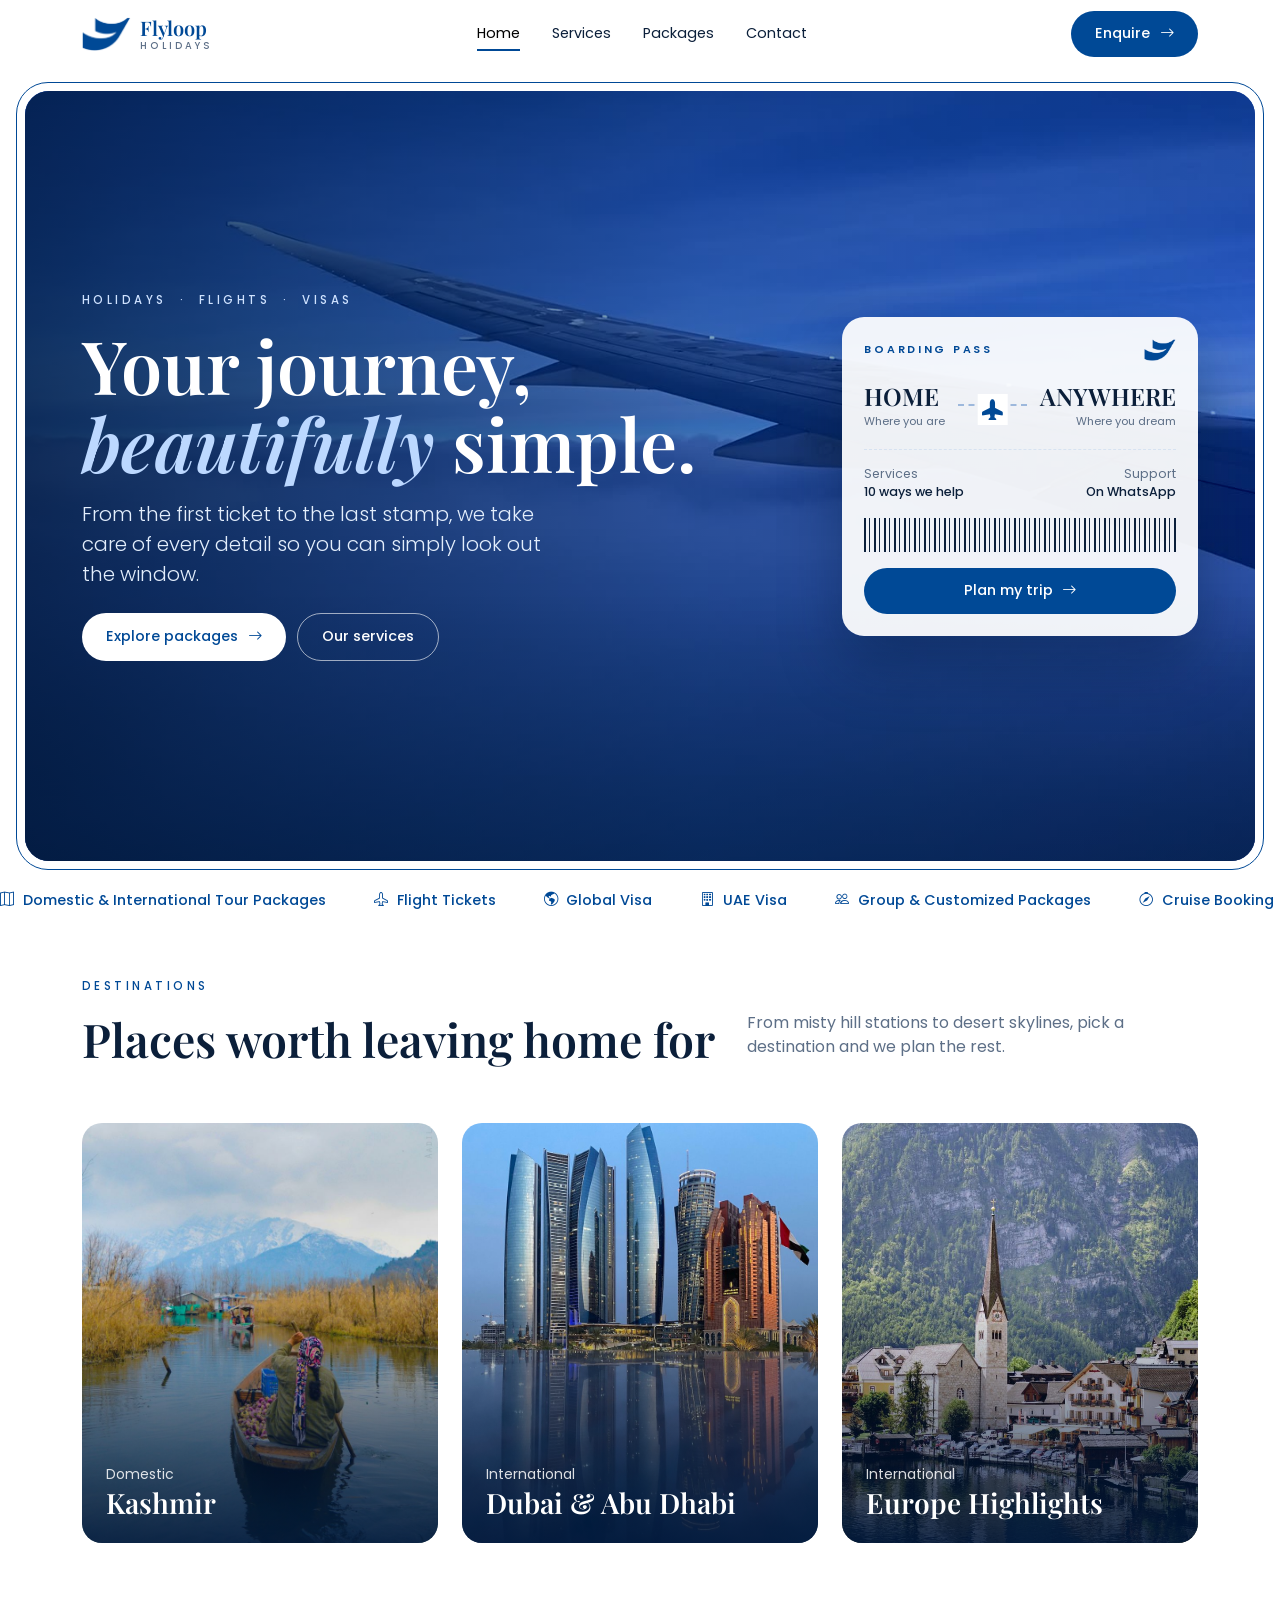
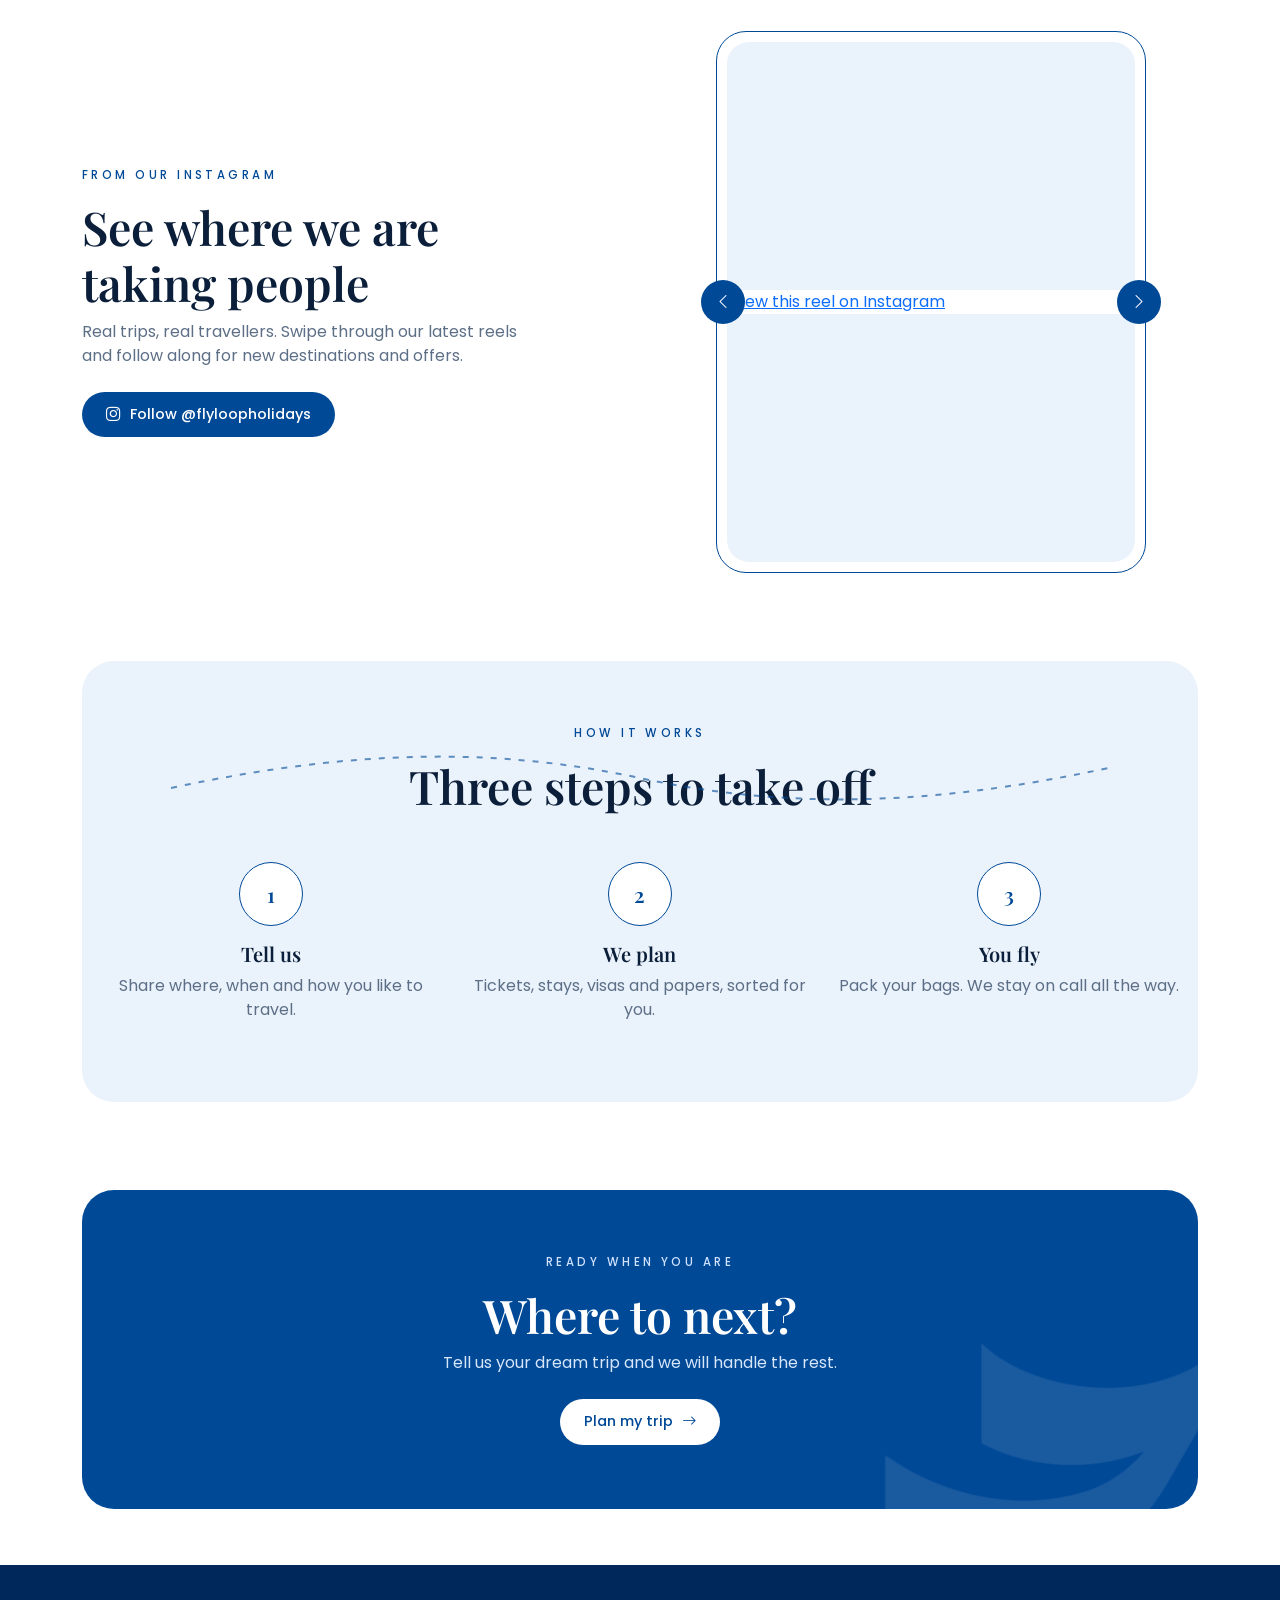
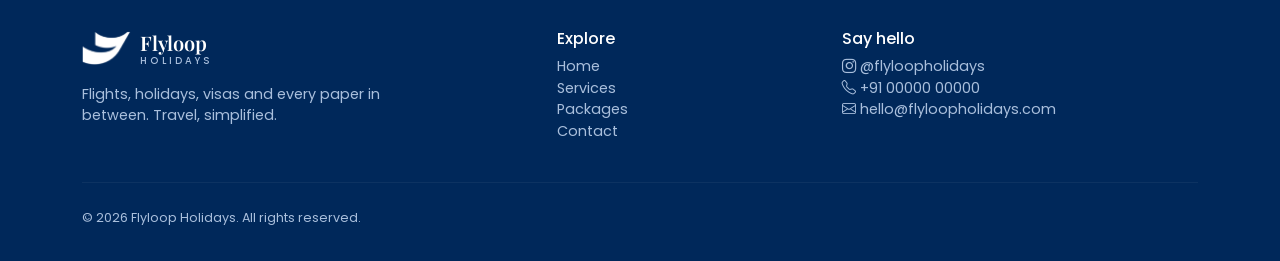
==== index.html @ 3158947c "first commit" ====
<!DOCTYPE html><html lang="en"><head><meta charset="utf-8"><meta name="viewport" content="width=device-width,initial-scale=1">
<title>Home | Flyloop Holidays</title><meta name="description" content="Flyloop Holidays: tour packages, flights, visas, cruises, passport and attestation services.">
<link rel="icon" href="images/favicon.png">
<link href="https://cdn.jsdelivr.net/npm/bootstrap@5.3.3/dist/css/bootstrap.min.css" rel="stylesheet">
<link href="https://cdn.jsdelivr.net/npm/bootstrap-icons@1.11.3/font/bootstrap-icons.min.css" rel="stylesheet">
<link href="https://fonts.googleapis.com/css2?family=Playfair+Display:ital,wght@0,500;0,600;1,500&family=Poppins:wght@300;400;500;600&display=swap" rel="stylesheet">
<link href="css/style.css" rel="stylesheet"></head><body>
<nav class="fl-nav navbar navbar-expand-lg"><div class="container"><a class="brand" href="index.html"><img src="images/logo-blue.png" alt="Flyloop logo"><span>Flyloop<small>Holidays</small></span></a>
<button class="navbar-toggler" data-bs-toggle="collapse" data-bs-target="#m"><span class="navbar-toggler-icon"></span></button>
<div class="collapse navbar-collapse" id="m"><ul class="navbar-nav mx-auto"><li class="nav-item"><a class="nav-link active" href="index.html">Home</a></li><li class="nav-item"><a class="nav-link " href="services.html">Services</a></li><li class="nav-item"><a class="nav-link " href="packages.html">Packages</a></li><li class="nav-item"><a class="nav-link " href="contact.html">Contact</a></li></ul><a class="pill" href="contact.html">Enquire <i class="bi bi-arrow-right"></i></a></div></div></nav><div class="frame"><header class="banner" style="--poster:url(../images/hero-poster.jpg)"><video autoplay muted loop playsinline preload="auto" poster="images/hero-poster.jpg"><source src="video/hero.mp4" type="video/mp4"></video><div class="shade"></div>
<div class="container content"><div class="row align-items-center g-4"><div class="col-lg-7"><p class="eyebrow">Holidays &nbsp;·&nbsp; Flights &nbsp;·&nbsp; Visas</p><h1>Your journey, <br><em>beautifully</em> simple.</h1>
<p class="lead mb-4">From the first ticket to the last stamp, we take care of every detail so you can simply look out the window.</p><div class="btn-row"><a class="pill white" href="packages.html">Explore packages <i class="bi bi-arrow-right"></i></a><a class="pill ghost d-none d-sm-inline-flex" href="services.html">Our services</a></div></div>
<div class="col-lg-4 offset-lg-1 d-none d-lg-block"><div class="pass"><div class="top"><span>Boarding pass</span><img src="images/logo-blue.png" alt=""></div>
<div class="route"><div><b>HOME</b><small>Where you are</small></div><div class="path"><i class="bi bi-airplane-fill"></i></div><div class="text-end"><b>ANYWHERE</b><small>Where you dream</small></div></div>
<div class="row2"><span>Services<b>10 ways we help</b></span><span class="text-end">Support<b>On WhatsApp</b></span></div><div class="bar"></div><a class="pill w-100 justify-content-center" href="contact.html">Plan my trip <i class="bi bi-arrow-right"></i></a></div></div></div></div></header></div>
<div class="strip"><div><span><i class="bi bi-map"></i>Domestic & International Tour Packages</span><span><i class="bi bi-airplane"></i>Flight Tickets</span><span><i class="bi bi-globe-americas"></i>Global Visa</span><span><i class="bi bi-building"></i>UAE Visa</span><span><i class="bi bi-people"></i>Group & Customized Packages</span><span><i class="bi bi-compass"></i>Cruise Booking</span><span><i class="bi bi-person-vcard"></i>Passport Services</span><span><i class="bi bi-bus-front"></i>Bus Booking</span><span><i class="bi bi-box-arrow-right"></i>Emigration Clearance</span><span><i class="bi bi-patch-check"></i>Certificate Attestation</span></div><div aria-hidden="true"><span><i class="bi bi-map"></i>Domestic & International Tour Packages</span><span><i class="bi bi-airplane"></i>Flight Tickets</span><span><i class="bi bi-globe-americas"></i>Global Visa</span><span><i class="bi bi-building"></i>UAE Visa</span><span><i class="bi bi-people"></i>Group & Customized Packages</span><span><i class="bi bi-compass"></i>Cruise Booking</span><span><i class="bi bi-person-vcard"></i>Passport Services</span><span><i class="bi bi-bus-front"></i>Bus Booking</span><span><i class="bi bi-box-arrow-right"></i>Emigration Clearance</span><span><i class="bi bi-patch-check"></i>Certificate Attestation</span></div></div>
<section style="padding-top:3rem"><div class="container"><div class="row align-items-end mb-5"><div class="col-lg-7 rv"><p class="eyebrow b">Destinations</p><h2 class="sec-t">Places worth leaving home for</h2></div>
<div class="col-lg-5 rv"><p class="sub">From misty hill stations to desert skylines, pick a destination and we plan the rest.</p></div></div>
<div class="row g-4"><div class="col-md-4 rv"><a href="packages.html" class="dest ph text-decoration-none" data-y="72" style="--img:url(../images/kashmir.jpg),url(../images/kashmir.svg);--pos:50% 72%;--g:linear-gradient(135deg,#6aa6d8,#173f6b)"><div><small>Domestic</small><h3>Kashmir</h3></div></a></div><div class="col-md-4 rv"><a href="packages.html" class="dest ph text-decoration-none" data-y="38" style="--img:url(../images/dubai.jpg),url(../images/dubai.svg);--pos:50% 38%;--g:linear-gradient(135deg,#5b8fd6,#1c2f6b)"><div><small>International</small><h3>Dubai & Abu Dhabi</h3></div></a></div><div class="col-md-4 rv"><a href="packages.html" class="dest ph text-decoration-none" data-y="50" style="--img:url(../images/europe.jpg),url(../images/europe.svg);--pos:50% 50%;--g:linear-gradient(135deg,#8aa6d6,#243a6b)"><div><small>International</small><h3>Europe Highlights</h3></div></a></div></div></div></section>
<section class="reels" style="padding-top:0"><div class="container"><div class="row align-items-center g-4 g-lg-5"><div class="col-lg-5 rv"><p class="eyebrow b">From our Instagram</p><h2 class="sec-t">See where we are taking people</h2><p class="sub mb-4">Real trips, real travellers. Swipe through our latest reels and follow along for new destinations and offers.</p><a class="pill" href="https://www.instagram.com/flyloopholidays" target="_blank"><i class="bi bi-instagram"></i> Follow @flyloopholidays</a></div>
<div class="col-lg-6 offset-lg-1 rv"><div id="reels" class="carousel slide reel-wrap" data-bs-interval="false"><div class="carousel-inner">
<div class="carousel-item active"><div class="reel-slide"><blockquote class="instagram-media" data-instgrm-permalink="https://www.instagram.com/reel/DdjLF8mTESX/?utm_source=ig_embed&amp;utm_campaign=loading" data-instgrm-version="14" style="background:#FFF;border:0;border-radius:16px;margin:0 auto;max-width:400px;min-width:280px;padding:0;width:100%"><a href="https://www.instagram.com/reel/DdjLF8mTESX/" target="_blank">View this reel on Instagram</a></blockquote></div></div>
<!-- ADD MORE REELS: copy the slide above, change the permalink, and paste inside .carousel-inner -->
<div class="carousel-item"><div class="reel-slide"><div class="follow"><img src="images/logo-blue.png" alt=""><h3>More on Instagram</h3><p>New packages and travel stories every week.</p><a class="pill" href="https://www.instagram.com/flyloopholidays" target="_blank">Open profile <i class="bi bi-arrow-right"></i></a></div></div></div></div>
<button class="carousel-control-prev" type="button" data-bs-target="#reels" data-bs-slide="prev" aria-label="Previous"><i class="bi bi-chevron-left"></i></button><button class="carousel-control-next" type="button" data-bs-target="#reels" data-bs-slide="next" aria-label="Next"><i class="bi bi-chevron-right"></i></button></div></div></div></div></section><section style="padding-top:0"><div class="container"><div class="steps text-center rv"><p class="eyebrow b">How it works</p><h2 class="sec-t mb-5">Three steps to take off</h2>
<svg viewBox="0 0 100 60" preserveAspectRatio="none"><path d="M0 40 C 20 0, 35 0, 50 30 S 80 60, 100 20" vector-effect="non-scaling-stroke"/></svg>
<div class="row g-4"><div class="col-md-4 step"><div class="n">1</div><h5>Tell us</h5><p class="sub mx-auto">Share where, when and how you like to travel.</p></div><div class="col-md-4 step"><div class="n">2</div><h5>We plan</h5><p class="sub mx-auto">Tickets, stays, visas and papers, sorted for you.</p></div><div class="col-md-4 step"><div class="n">3</div><h5>You fly</h5><p class="sub mx-auto">Pack your bags. We stay on call all the way.</p></div></div></div></div></section><div class="container pb-4"><div class="cta rv"><img src="images/logo-white.png" alt=""><p class="eyebrow" style="color:#cfe2ff">Ready when you are</p><h2 class="sec-t">Where to next?</h2><p class="mb-4" style="color:#d6e6fb">Tell us your dream trip and we will handle the rest.</p><a class="pill white" href="contact.html">Plan my trip <i class="bi bi-arrow-right"></i></a></div></div><footer><div class="container"><div class="row g-4"><div class="col-lg-5"><a class="brand" href="index.html"><img src="images/logo-white.png" alt="Flyloop"><span>Flyloop<small style="color:#a9bfdc">Holidays</small></span></a>
<p class="mt-3" style="max-width:22rem">Flights, holidays, visas and every paper in between. Travel, simplified.</p></div>
<div class="col-12 col-md-6 col-lg-3"><h6 class="text-white">Explore</h6><p><a href="index.html">Home</a><br><a href="services.html">Services</a><br><a href="packages.html">Packages</a><br><a href="contact.html">Contact</a></p></div>
<div class="col-12 col-md-6 col-lg-4"><h6 class="text-white">Say hello</h6><p><a href="https://www.instagram.com/flyloopholidays" target="_blank"><i class="bi bi-instagram"></i> @flyloopholidays</a><br><i class="bi bi-telephone"></i> +91 00000 00000<br><i class="bi bi-envelope"></i> hello@flyloopholidays.com</p></div></div>
<hr style="border-color:#fff3" class="my-4"><small>© 2026 Flyloop Holidays. All rights reserved.</small></div></footer>
<script src="https://cdn.jsdelivr.net/npm/bootstrap@5.3.3/dist/js/bootstrap.bundle.min.js"></script>
<script src="https://cdn.jsdelivr.net/npm/jquery@3.7.1/dist/jquery.min.js"></script><script src="js/main.js"></script><script async src="https://www.instagram.com/embed.js"></script></body></html>
---- css/style.css ----
:root{--blue:#004996;--deep:#00285a;--sky:#eaf2fb;--line:#d6e2f1;--ink:#0b1f3a;--mut:#5d6f87;--r:20px}
*{scroll-behavior:smooth}body{font-family:'Poppins',sans-serif;color:var(--ink);background:#fff;overflow-x:hidden}
h1,h2,h3,h5,.serif{font-family:'Playfair Display',serif;font-weight:600}
.fl-nav{position:sticky;top:0;z-index:50;background:#fffffff2;backdrop-filter:blur(12px);padding:.7rem 0;transition:.3s}
.fl-nav.solid{box-shadow:0 6px 24px #00284a14}
.brand{display:flex;align-items:center;gap:.6rem;text-decoration:none;color:var(--blue);font:600 1.25rem 'Playfair Display'}
.brand img{height:34px}.brand small{display:block;font:500 .6rem 'Poppins';letter-spacing:.32em;text-transform:uppercase;color:var(--mut);margin-top:-2px}
.fl-nav .nav-link{color:var(--ink);font-size:.9rem;margin:0 .5rem;position:relative}
.fl-nav .nav-link:after{content:"";position:absolute;left:.5rem;right:.5rem;bottom:2px;height:2px;background:var(--blue);transform:scaleX(0);transition:.3s}
.fl-nav .nav-link:hover:after,.fl-nav .nav-link.active:after{transform:scaleX(1)}
.pill{display:inline-flex;align-items:center;gap:.6rem;background:var(--blue);color:#fff;border:0;border-radius:50px;padding:.75rem 1.5rem;font-weight:500;font-size:.9rem;text-decoration:none;transition:.3s}
.pill i{transition:.3s}.pill:hover{color:#fff;background:var(--deep);transform:translateY(-3px);box-shadow:0 12px 26px #00499655}.pill:hover i{transform:translateX(5px)}
.pill.white{background:#fff;color:var(--blue)}.pill.white:hover{color:var(--deep);background:#fff;box-shadow:0 12px 26px #0006}
.pill.ghost{background:transparent;border:1px solid #fff9;color:#fff}.pill.ghost:hover{background:#fff2;box-shadow:none}
/* framed banner: white page, thin blue line, video inside */
.frame{margin:.9rem 1rem 0;border:1.5px solid var(--blue);border-radius:32px;padding:8px}
.banner{position:relative;overflow:hidden;border-radius:24px;min-height:calc(100vh - 130px);min-height:max(560px,calc(100svh - 130px));display:flex;align-items:center;color:#fff;background:var(--deep) var(--poster) center/cover}
.banner.sm{min-height:380px}
.banner video{position:absolute;inset:0;width:100%;height:100%;object-fit:cover}
.shade{position:absolute;inset:0;background:linear-gradient(90deg,#00183ccc 0%,#00285a66 55%,#00285a22 100%),linear-gradient(0deg,#00183c99,transparent 35%)}
.banner .content{position:relative;z-index:2;width:100%;padding-top:3rem;padding-bottom:3rem}
.eyebrow{letter-spacing:.3em;font-size:.72rem;text-transform:uppercase;font-weight:500}.banner .eyebrow{color:#cfe2ff}
.banner h1{font-size:clamp(2.5rem,5.8vw,4.6rem);line-height:1.06;margin:.7rem 0 1.1rem}.banner h1 em{font-style:italic;color:#bcd8ff}
.banner p.lead{color:#e3eefc;max-width:30rem;font-weight:300}
.pass{background:#ffffffee;color:var(--ink);border-radius:22px;padding:1.4rem;position:relative;box-shadow:0 30px 60px #00183c66;animation:float 6s ease-in-out infinite}
@keyframes float{50%{transform:translateY(-10px)}}
.pass .top{display:flex;justify-content:space-between;align-items:center;font-size:.68rem;letter-spacing:.25em;text-transform:uppercase;color:var(--blue);font-weight:600}
.pass .top img{height:22px}
.route{display:flex;align-items:center;gap:.8rem;margin:1.2rem 0}.route b{font:600 1.5rem 'Playfair Display'}.route small{display:block;color:var(--mut);font-size:.7rem}
.route .path{flex:1;border-top:2px dashed #9db8dc;position:relative}.route .path i{position:absolute;left:50%;top:-12px;color:var(--blue);font-size:1.3rem;background:#fff;padding:0 .3rem;transform:translateX(-50%)}
.pass .row2{display:flex;justify-content:space-between;font-size:.78rem;color:var(--mut);border-top:1px dashed var(--line);padding-top:.9rem}.pass .row2 b{display:block;color:var(--ink);font-weight:500}
.bar{height:34px;margin:1rem 0;background:repeating-linear-gradient(90deg,var(--ink) 0 2px,transparent 2px 5px,var(--ink) 5px 6px,transparent 6px 10px)}
.strip{display:flex;overflow:hidden;white-space:nowrap;padding:1.2rem 0;color:var(--blue);font-weight:500;font-size:.9rem}
.strip div{display:flex;gap:3rem;animation:slide 32s linear infinite;padding-right:3rem;flex:none}.strip i{margin-right:.55rem}
@keyframes slide{to{transform:translateX(-100%)}}
section{padding:5.5rem 0}.sec-t{font-size:clamp(2rem,4vw,2.9rem)}.sub{color:var(--mut);max-width:34rem}.eyebrow.b{color:var(--blue)}
.ph{background-color:#0d4b7a;background-image:var(--img,none),var(--g,linear-gradient(135deg,#2b78c9,#00285a));background-position:var(--pos,50% 50%);background-size:cover;background-repeat:no-repeat;position:relative}
.dest{height:420px;border-radius:var(--r);overflow:hidden;color:#fff;display:flex;align-items:flex-end;padding:1.5rem;transition:.5s}
.dest:before{content:"";position:absolute;inset:0;background:linear-gradient(180deg,transparent 35%,#00183cdd)}
.dest:hover{transform:translateY(-10px);box-shadow:0 24px 50px #00284a40}.dest>div{position:relative}.dest h3{margin:0}.dest small{opacity:.85}
.ticket{background:#fff;border:1px solid var(--line);border-radius:18px;padding:1.7rem 1.5rem 1.2rem;height:100%;position:relative;transition:.4s;display:flex;flex-direction:column}
.ticket:before,.ticket:after{content:"";position:absolute;top:62%;width:18px;height:18px;border-radius:50%;background:#fff;border:1px solid var(--line)}
.ticket:before{left:-10px;border-left-color:transparent;border-top-color:transparent;transform:rotate(-45deg)}
.ticket:after{right:-10px;border-right-color:transparent;border-bottom-color:transparent;transform:rotate(-45deg)}
.ticket:hover{transform:translateY(-8px);border-color:var(--blue);box-shadow:0 22px 44px #00499620}
.ticket .ic{width:48px;height:48px;border-radius:14px;background:var(--sky);color:var(--blue);display:grid;place-items:center;font-size:1.4rem;margin-bottom:1.1rem;transition:.4s}
.ticket:hover .ic{background:var(--blue);color:#fff;transform:rotate(-8deg)}
.ticket h5{font-size:1.1rem}.ticket p{font-size:.86rem;color:var(--mut);flex:1}
.ticket .f{border-top:1px dashed var(--line);padding-top:.9rem;display:flex;justify-content:space-between;font-size:.75rem;color:var(--mut);letter-spacing:.12em}.ticket .f a{color:var(--blue);text-decoration:none;font-weight:600;letter-spacing:0}
.steps{background:var(--sky);border-radius:32px;padding:4rem 1rem;position:relative}
.steps svg{position:absolute;left:8%;right:8%;top:5.4rem;width:84%;height:60px;overflow:visible}
.steps path{fill:none;stroke:var(--blue);stroke-width:2;stroke-dasharray:6 8;opacity:.6}
.step .n{width:64px;height:64px;border-radius:50%;background:#fff;border:1.5px solid var(--blue);color:var(--blue);display:grid;place-items:center;font:600 1.3rem 'Playfair Display';margin:0 auto 1rem;position:relative;z-index:1}
.pk{background:#fff;border:1px solid var(--line);border-radius:var(--r);overflow:hidden;transition:.4s;height:100%}.pk:hover{transform:translateY(-8px);box-shadow:0 22px 44px #00499626}
.pk .ph{height:210px}.pk .tag{position:absolute;top:1rem;left:1rem;background:#fff;color:var(--blue);border-radius:30px;font-size:.7rem;font-weight:600;padding:.25rem .8rem}
.pk .b{padding:1.3rem}.pk h5{margin:0}.pk small{color:var(--mut)}
.filters .f{background:#fff;border:1px solid var(--line);border-radius:30px;padding:.5rem 1.3rem;margin:0 .25rem .5rem;font-size:.88rem;transition:.3s}.filters .f.on,.filters .f:hover{background:var(--blue);color:#fff;border-color:var(--blue)}
.cta{background:var(--blue);color:#fff;border-radius:32px;padding:4rem 2rem;text-align:center;position:relative;overflow:hidden}
.cta img{position:absolute;right:-60px;bottom:-90px;width:380px;opacity:.1}
.form-control,.form-select{border-radius:14px;padding:.85rem 1rem;border:1px solid var(--line)}.form-control:focus,.form-select:focus{box-shadow:0 0 0 .2rem #00499626;border-color:var(--blue)}
footer{background:var(--deep);color:#a9bfdc;padding:4rem 0 2rem;font-size:.9rem;margin-top:2rem}footer a{color:#a9bfdc;text-decoration:none}footer a:hover{color:#fff}footer .brand{color:#fff}
.rv{opacity:0;transform:translateY(34px);transition:1s cubic-bezier(.2,.7,.2,1)}.rv.in{opacity:1;transform:none}
@media(max-width:991px){.frame{margin:.6rem;border-radius:24px;padding:6px}.banner{border-radius:18px}.pass{margin-top:2rem}.steps svg{display:none}}
@media(prefers-reduced-motion:reduce){*{animation:none!important}.rv{opacity:1;transform:none}}
.btn-row{display:flex;flex-wrap:wrap;gap:.7rem}
.reel-wrap{max-width:430px;margin:0 auto;padding:10px;border:1.5px solid var(--blue);border-radius:30px;background:#fff;position:relative}
.reel-slide{display:flex;justify-content:center;align-items:center;min-height:520px;border-radius:22px;overflow:hidden;background:var(--sky)}
.follow{text-align:center;padding:2rem}.follow img{height:70px;margin-bottom:1rem}.follow p{color:var(--mut)}
.reel-wrap .carousel-control-prev,.reel-wrap .carousel-control-next{width:44px;height:44px;top:50%;bottom:auto;transform:translateY(-50%);background:var(--blue);color:#fff;border-radius:50%;opacity:1;margin:0 -16px;transition:.3s}
.reel-wrap .carousel-control-prev:hover,.reel-wrap .carousel-control-next:hover{background:var(--deep)}

@media(max-width:991px){
 .banner{min-height:max(460px,72svh);align-items:flex-end}.banner.sm{min-height:300px}
 .banner .content{padding:5rem 0 2rem}.banner h1{font-size:2.3rem;margin:.5rem 0 .8rem}.banner h1 br{display:none}
 .banner p.lead{font-size:.92rem;margin-bottom:1.2rem!important}.banner .eyebrow{font-size:.62rem;letter-spacing:.2em}
 .btn-row .pill{padding:.65rem 1.2rem;font-size:.85rem}.shade{background:linear-gradient(0deg,#00183ce6 0%,#00285a88 55%,#00285a44 100%)}
 section{padding:3.5rem 0}.dest{height:300px}.cta{padding:3rem 1.2rem}.reel-wrap{max-width:100%}.reel-wrap .carousel-control-prev{margin-left:-6px}.reel-wrap .carousel-control-next{margin-right:-6px}
}
@media(max-width:400px){.btn-row .pill{width:100%;justify-content:center}}

@media(max-width:991px){
 .frame{margin:.5rem;padding:5px;border-radius:22px}.banner{border-radius:17px;min-height:max(440px,74svh);align-items:flex-end}
 .banner .content{padding:4rem 1.25rem 1.4rem}.banner .row{--bs-gutter-y:0}
 .banner h1{font-size:clamp(1.9rem,8.4vw,2.5rem);line-height:1.1;margin:.4rem 0 .6rem}
 .banner p.lead{font-size:.9rem;line-height:1.55;margin-bottom:1rem!important;display:-webkit-box;-webkit-line-clamp:3;-webkit-box-orient:vertical;overflow:hidden}
 .banner .eyebrow{font-size:.6rem;letter-spacing:.18em;white-space:nowrap}
 .banner .btn-row{width:100%}.banner .btn-row .pill{flex:1;justify-content:center;white-space:nowrap}
 .banner.sm{min-height:250px}.banner.sm .content{padding:3.5rem 1.25rem 1.4rem}.banner.sm h1{font-size:1.9rem}
 .dest{height:340px}.pk .ph{height:190px}
}
html{overflow-x:clip}footer{overflow-wrap:anywhere}
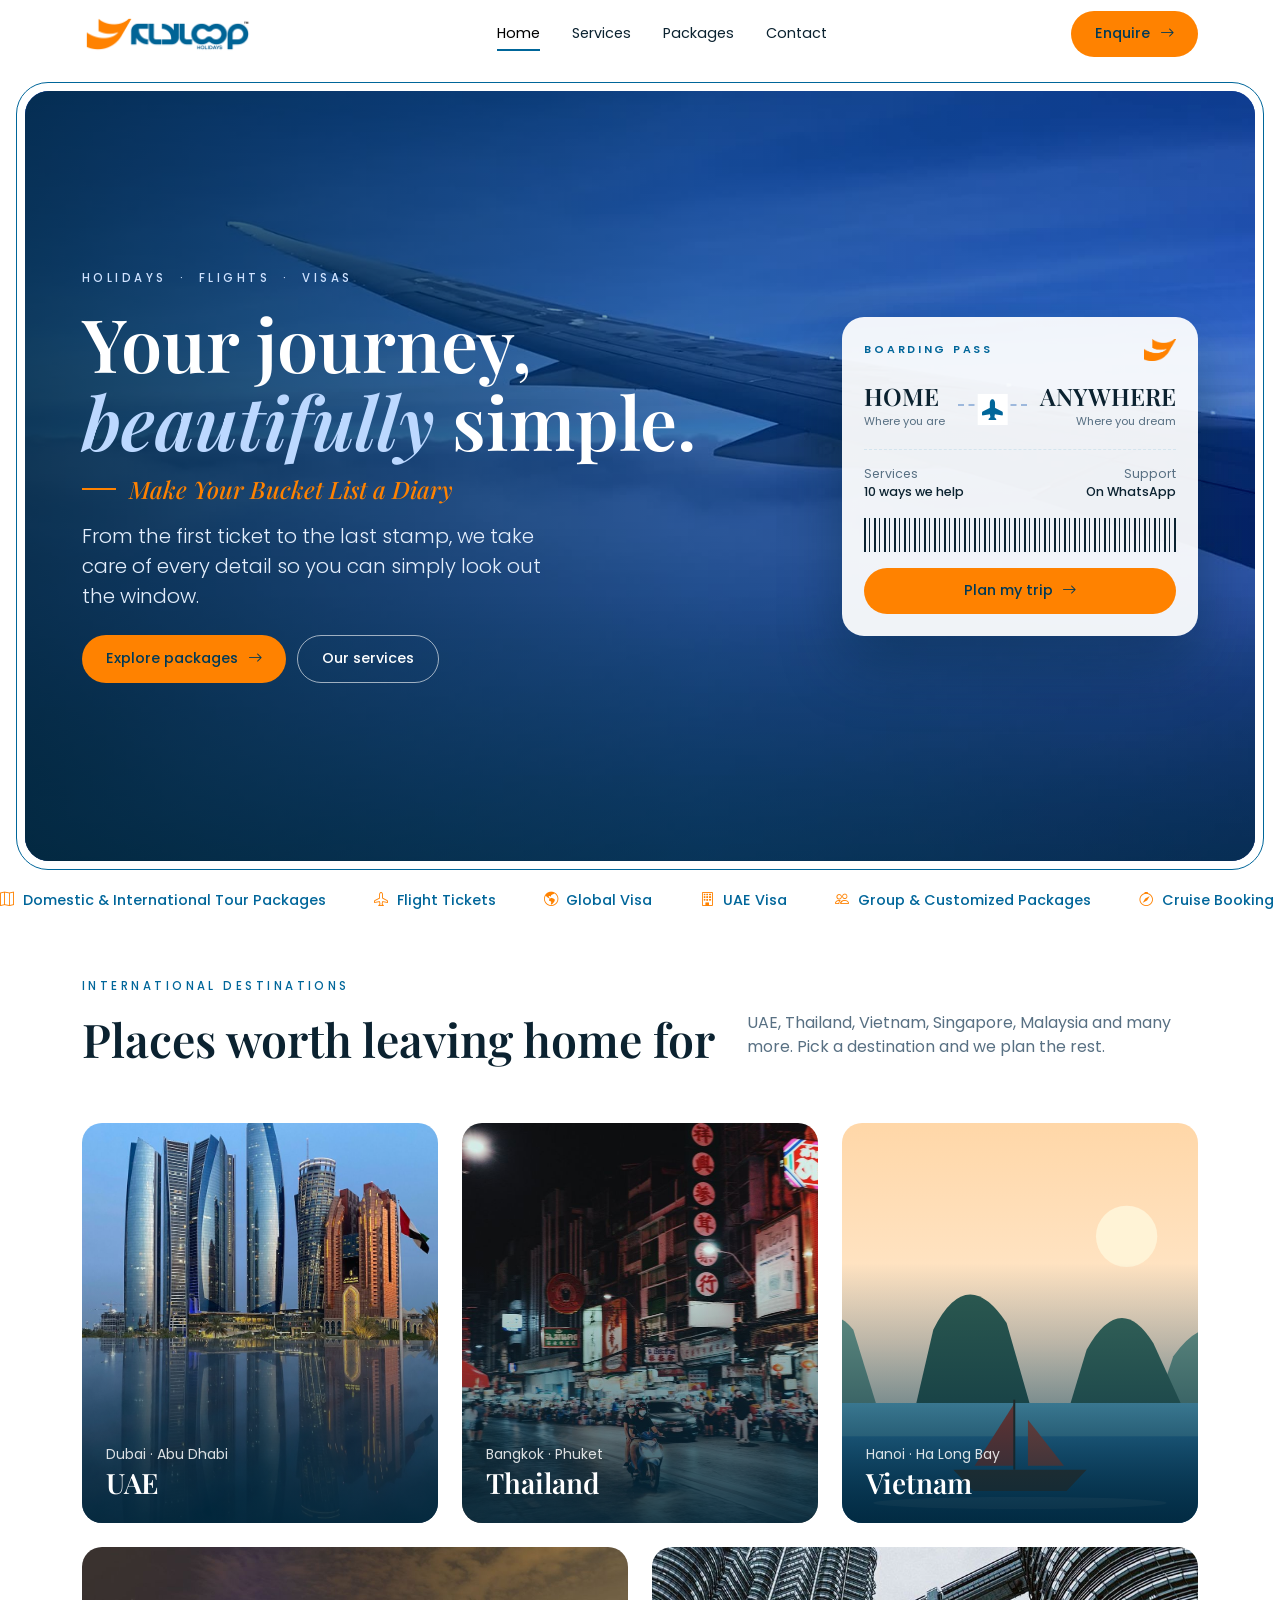
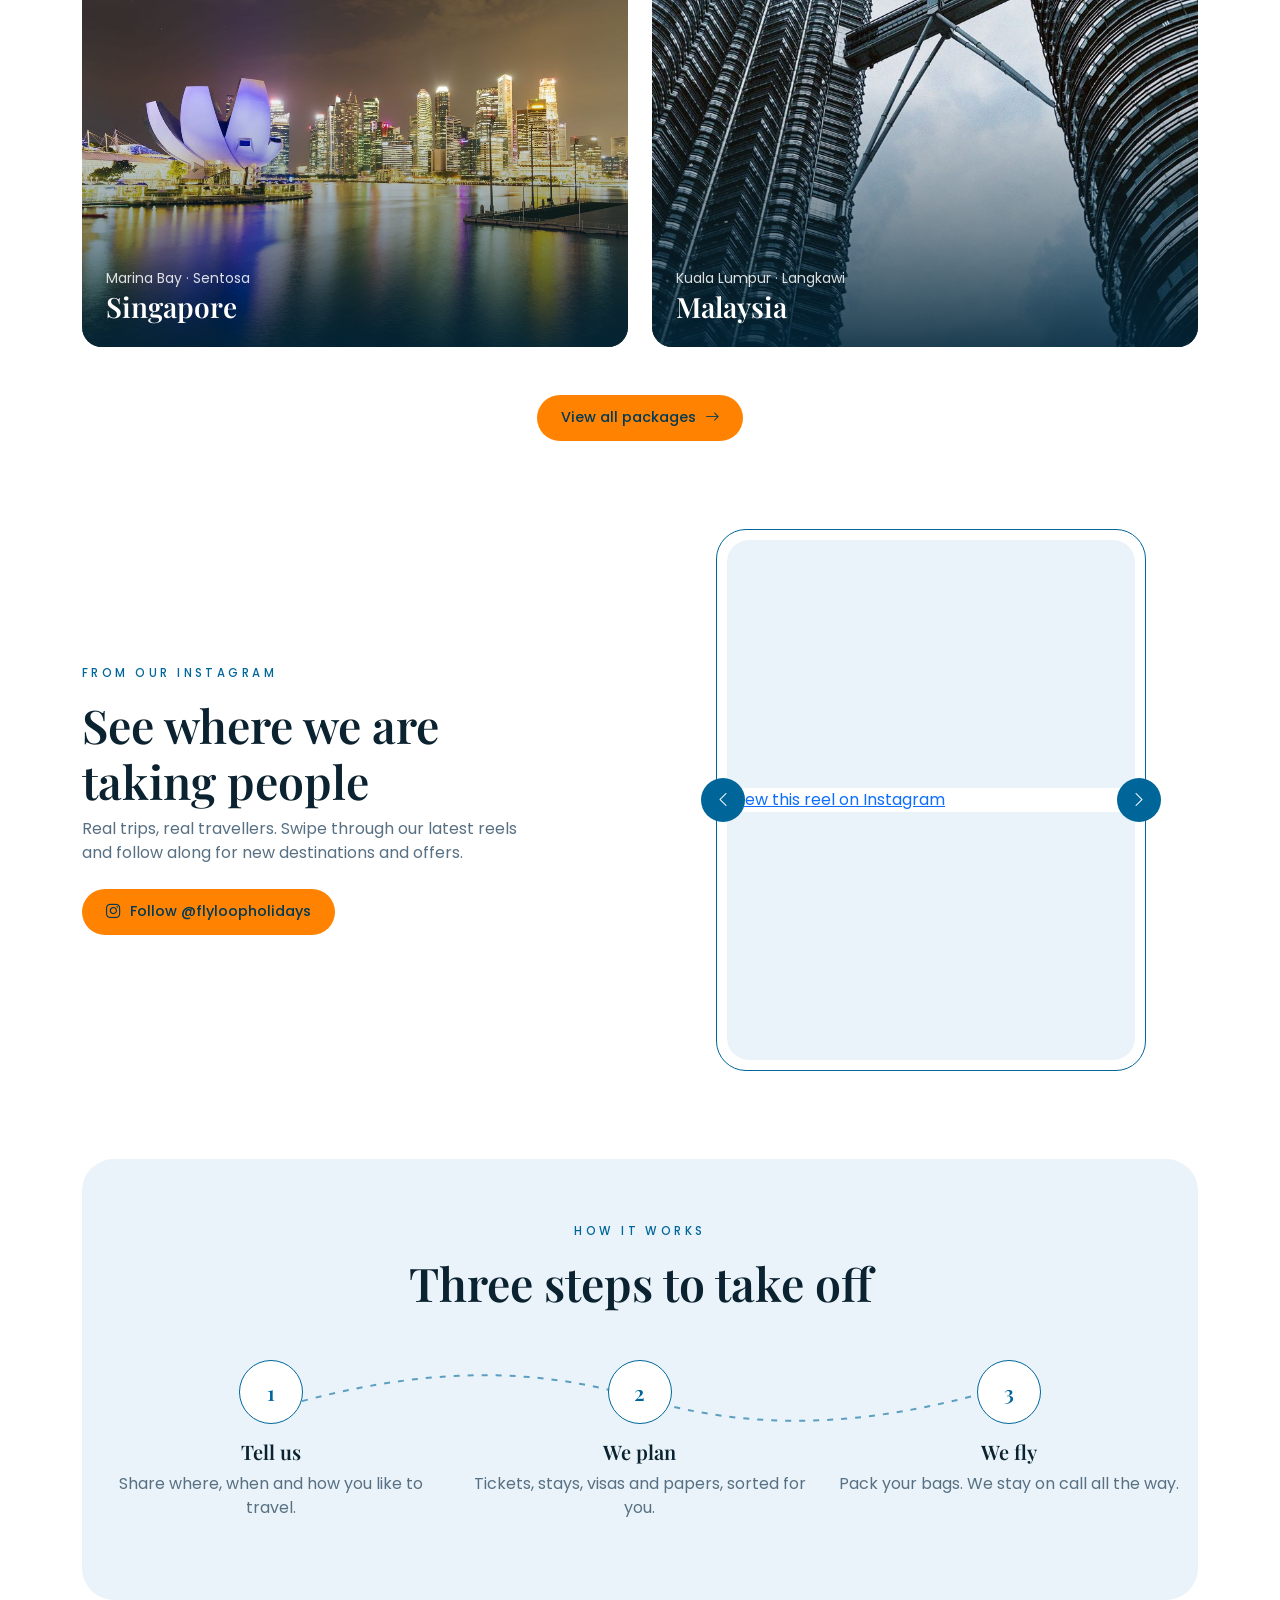
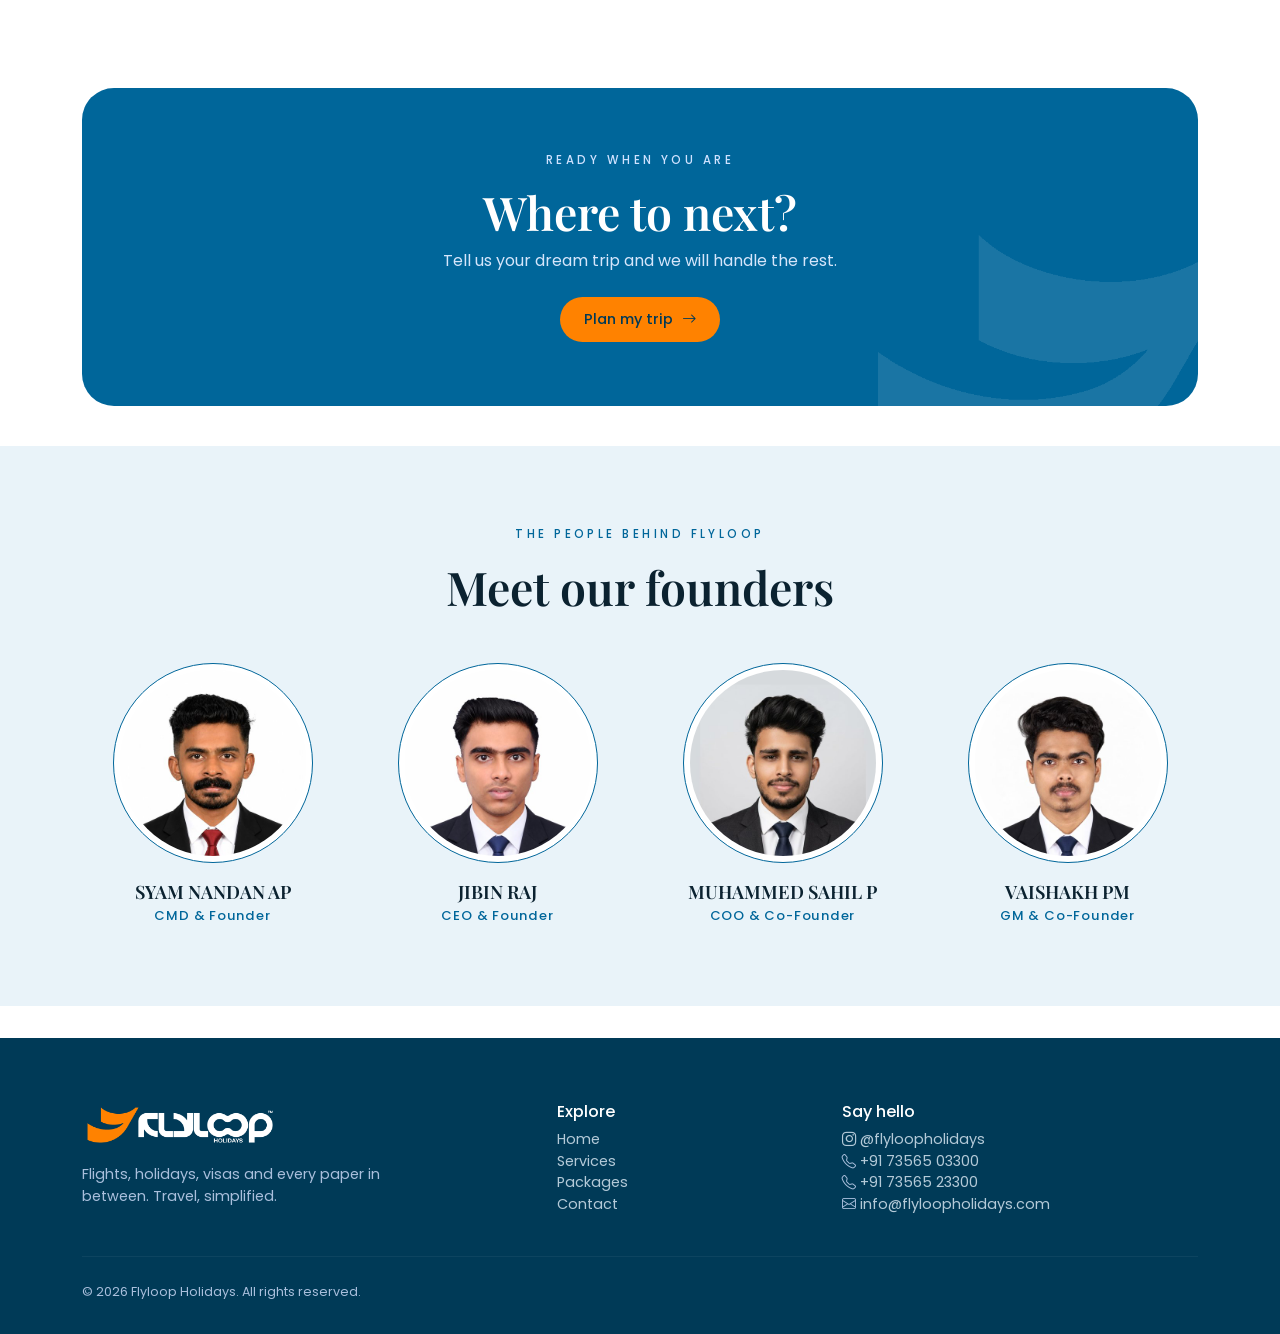
==== commit e8628899: "up" ====
--- a/index.html
+++ b/index.html
@@ -1,33 +1,274 @@
-<!DOCTYPE html><html lang="en"><head><meta charset="utf-8"><meta name="viewport" content="width=device-width,initial-scale=1">
-<title>Home | Flyloop Holidays</title><meta name="description" content="Flyloop Holidays: tour packages, flights, visas, cruises, passport and attestation services.">
-<link rel="icon" href="images/favicon.png">
-<link href="https://cdn.jsdelivr.net/npm/bootstrap@5.3.3/dist/css/bootstrap.min.css" rel="stylesheet">
-<link href="https://cdn.jsdelivr.net/npm/bootstrap-icons@1.11.3/font/bootstrap-icons.min.css" rel="stylesheet">
-<link href="https://fonts.googleapis.com/css2?family=Playfair+Display:ital,wght@0,500;0,600;1,500&family=Poppins:wght@300;400;500;600&display=swap" rel="stylesheet">
-<link href="css/style.css" rel="stylesheet"></head><body>
-<nav class="fl-nav navbar navbar-expand-lg"><div class="container"><a class="brand" href="index.html"><img src="images/logo-blue.png" alt="Flyloop logo"><span>Flyloop<small>Holidays</small></span></a>
-<button class="navbar-toggler" data-bs-toggle="collapse" data-bs-target="#m"><span class="navbar-toggler-icon"></span></button>
-<div class="collapse navbar-collapse" id="m"><ul class="navbar-nav mx-auto"><li class="nav-item"><a class="nav-link active" href="index.html">Home</a></li><li class="nav-item"><a class="nav-link " href="services.html">Services</a></li><li class="nav-item"><a class="nav-link " href="packages.html">Packages</a></li><li class="nav-item"><a class="nav-link " href="contact.html">Contact</a></li></ul><a class="pill" href="contact.html">Enquire <i class="bi bi-arrow-right"></i></a></div></div></nav><div class="frame"><header class="banner" style="--poster:url(../images/hero-poster.jpg)"><video autoplay muted loop playsinline preload="auto" poster="images/hero-poster.jpg"><source src="video/hero.mp4" type="video/mp4"></video><div class="shade"></div>
-<div class="container content"><div class="row align-items-center g-4"><div class="col-lg-7"><p class="eyebrow">Holidays &nbsp;·&nbsp; Flights &nbsp;·&nbsp; Visas</p><h1>Your journey, <br><em>beautifully</em> simple.</h1>
-<p class="lead mb-4">From the first ticket to the last stamp, we take care of every detail so you can simply look out the window.</p><div class="btn-row"><a class="pill white" href="packages.html">Explore packages <i class="bi bi-arrow-right"></i></a><a class="pill ghost d-none d-sm-inline-flex" href="services.html">Our services</a></div></div>
-<div class="col-lg-4 offset-lg-1 d-none d-lg-block"><div class="pass"><div class="top"><span>Boarding pass</span><img src="images/logo-blue.png" alt=""></div>
-<div class="route"><div><b>HOME</b><small>Where you are</small></div><div class="path"><i class="bi bi-airplane-fill"></i></div><div class="text-end"><b>ANYWHERE</b><small>Where you dream</small></div></div>
-<div class="row2"><span>Services<b>10 ways we help</b></span><span class="text-end">Support<b>On WhatsApp</b></span></div><div class="bar"></div><a class="pill w-100 justify-content-center" href="contact.html">Plan my trip <i class="bi bi-arrow-right"></i></a></div></div></div></div></header></div>
-<div class="strip"><div><span><i class="bi bi-map"></i>Domestic & International Tour Packages</span><span><i class="bi bi-airplane"></i>Flight Tickets</span><span><i class="bi bi-globe-americas"></i>Global Visa</span><span><i class="bi bi-building"></i>UAE Visa</span><span><i class="bi bi-people"></i>Group & Customized Packages</span><span><i class="bi bi-compass"></i>Cruise Booking</span><span><i class="bi bi-person-vcard"></i>Passport Services</span><span><i class="bi bi-bus-front"></i>Bus Booking</span><span><i class="bi bi-box-arrow-right"></i>Emigration Clearance</span><span><i class="bi bi-patch-check"></i>Certificate Attestation</span></div><div aria-hidden="true"><span><i class="bi bi-map"></i>Domestic & International Tour Packages</span><span><i class="bi bi-airplane"></i>Flight Tickets</span><span><i class="bi bi-globe-americas"></i>Global Visa</span><span><i class="bi bi-building"></i>UAE Visa</span><span><i class="bi bi-people"></i>Group & Customized Packages</span><span><i class="bi bi-compass"></i>Cruise Booking</span><span><i class="bi bi-person-vcard"></i>Passport Services</span><span><i class="bi bi-bus-front"></i>Bus Booking</span><span><i class="bi bi-box-arrow-right"></i>Emigration Clearance</span><span><i class="bi bi-patch-check"></i>Certificate Attestation</span></div></div>
-<section style="padding-top:3rem"><div class="container"><div class="row align-items-end mb-5"><div class="col-lg-7 rv"><p class="eyebrow b">Destinations</p><h2 class="sec-t">Places worth leaving home for</h2></div>
-<div class="col-lg-5 rv"><p class="sub">From misty hill stations to desert skylines, pick a destination and we plan the rest.</p></div></div>
-<div class="row g-4"><div class="col-md-4 rv"><a href="packages.html" class="dest ph text-decoration-none" data-y="72" style="--img:url(../images/kashmir.jpg),url(../images/kashmir.svg);--pos:50% 72%;--g:linear-gradient(135deg,#6aa6d8,#173f6b)"><div><small>Domestic</small><h3>Kashmir</h3></div></a></div><div class="col-md-4 rv"><a href="packages.html" class="dest ph text-decoration-none" data-y="38" style="--img:url(../images/dubai.jpg),url(../images/dubai.svg);--pos:50% 38%;--g:linear-gradient(135deg,#5b8fd6,#1c2f6b)"><div><small>International</small><h3>Dubai & Abu Dhabi</h3></div></a></div><div class="col-md-4 rv"><a href="packages.html" class="dest ph text-decoration-none" data-y="50" style="--img:url(../images/europe.jpg),url(../images/europe.svg);--pos:50% 50%;--g:linear-gradient(135deg,#8aa6d6,#243a6b)"><div><small>International</small><h3>Europe Highlights</h3></div></a></div></div></div></section>
-<section class="reels" style="padding-top:0"><div class="container"><div class="row align-items-center g-4 g-lg-5"><div class="col-lg-5 rv"><p class="eyebrow b">From our Instagram</p><h2 class="sec-t">See where we are taking people</h2><p class="sub mb-4">Real trips, real travellers. Swipe through our latest reels and follow along for new destinations and offers.</p><a class="pill" href="https://www.instagram.com/flyloopholidays" target="_blank"><i class="bi bi-instagram"></i> Follow @flyloopholidays</a></div>
-<div class="col-lg-6 offset-lg-1 rv"><div id="reels" class="carousel slide reel-wrap" data-bs-interval="false"><div class="carousel-inner">
-<div class="carousel-item active"><div class="reel-slide"><blockquote class="instagram-media" data-instgrm-permalink="https://www.instagram.com/reel/DdjLF8mTESX/?utm_source=ig_embed&amp;utm_campaign=loading" data-instgrm-version="14" style="background:#FFF;border:0;border-radius:16px;margin:0 auto;max-width:400px;min-width:280px;padding:0;width:100%"><a href="https://www.instagram.com/reel/DdjLF8mTESX/" target="_blank">View this reel on Instagram</a></blockquote></div></div>
-<!-- ADD MORE REELS: copy the slide above, change the permalink, and paste inside .carousel-inner -->
-<div class="carousel-item"><div class="reel-slide"><div class="follow"><img src="images/logo-blue.png" alt=""><h3>More on Instagram</h3><p>New packages and travel stories every week.</p><a class="pill" href="https://www.instagram.com/flyloopholidays" target="_blank">Open profile <i class="bi bi-arrow-right"></i></a></div></div></div></div>
-<button class="carousel-control-prev" type="button" data-bs-target="#reels" data-bs-slide="prev" aria-label="Previous"><i class="bi bi-chevron-left"></i></button><button class="carousel-control-next" type="button" data-bs-target="#reels" data-bs-slide="next" aria-label="Next"><i class="bi bi-chevron-right"></i></button></div></div></div></div></section><section style="padding-top:0"><div class="container"><div class="steps text-center rv"><p class="eyebrow b">How it works</p><h2 class="sec-t mb-5">Three steps to take off</h2>
-<svg viewBox="0 0 100 60" preserveAspectRatio="none"><path d="M0 40 C 20 0, 35 0, 50 30 S 80 60, 100 20" vector-effect="non-scaling-stroke"/></svg>
-<div class="row g-4"><div class="col-md-4 step"><div class="n">1</div><h5>Tell us</h5><p class="sub mx-auto">Share where, when and how you like to travel.</p></div><div class="col-md-4 step"><div class="n">2</div><h5>We plan</h5><p class="sub mx-auto">Tickets, stays, visas and papers, sorted for you.</p></div><div class="col-md-4 step"><div class="n">3</div><h5>You fly</h5><p class="sub mx-auto">Pack your bags. We stay on call all the way.</p></div></div></div></div></section><div class="container pb-4"><div class="cta rv"><img src="images/logo-white.png" alt=""><p class="eyebrow" style="color:#cfe2ff">Ready when you are</p><h2 class="sec-t">Where to next?</h2><p class="mb-4" style="color:#d6e6fb">Tell us your dream trip and we will handle the rest.</p><a class="pill white" href="contact.html">Plan my trip <i class="bi bi-arrow-right"></i></a></div></div><footer><div class="container"><div class="row g-4"><div class="col-lg-5"><a class="brand" href="index.html"><img src="images/logo-white.png" alt="Flyloop"><span>Flyloop<small style="color:#a9bfdc">Holidays</small></span></a>
-<p class="mt-3" style="max-width:22rem">Flights, holidays, visas and every paper in between. Travel, simplified.</p></div>
-<div class="col-12 col-md-6 col-lg-3"><h6 class="text-white">Explore</h6><p><a href="index.html">Home</a><br><a href="services.html">Services</a><br><a href="packages.html">Packages</a><br><a href="contact.html">Contact</a></p></div>
-<div class="col-12 col-md-6 col-lg-4"><h6 class="text-white">Say hello</h6><p><a href="https://www.instagram.com/flyloopholidays" target="_blank"><i class="bi bi-instagram"></i> @flyloopholidays</a><br><i class="bi bi-telephone"></i> +91 00000 00000<br><i class="bi bi-envelope"></i> hello@flyloopholidays.com</p></div></div>
-<hr style="border-color:#fff3" class="my-4"><small>© 2026 Flyloop Holidays. All rights reserved.</small></div></footer>
-<script src="https://cdn.jsdelivr.net/npm/bootstrap@5.3.3/dist/js/bootstrap.bundle.min.js"></script>
-<script src="https://cdn.jsdelivr.net/npm/jquery@3.7.1/dist/jquery.min.js"></script><script src="js/main.js"></script><script async src="https://www.instagram.com/embed.js"></script></body></html>+<!DOCTYPE html>
+<html lang="en">
+
+<head>
+    <meta charset="utf-8">
+    <meta name="viewport" content="width=device-width,initial-scale=1">
+    <title>Home | Flyloop Holidays</title>
+    <meta name="description"
+        content="Flyloop Holidays: tour packages, flights, visas, cruises, passport and attestation services.">
+    <link rel="icon" href="images/favicon.png">
+    <link href="https://cdn.jsdelivr.net/npm/bootstrap@5.3.3/dist/css/bootstrap.min.css" rel="stylesheet">
+    <link href="https://cdn.jsdelivr.net/npm/bootstrap-icons@1.11.3/font/bootstrap-icons.min.css" rel="stylesheet">
+    <link
+        href="https://fonts.googleapis.com/css2?family=Playfair+Display:ital,wght@0,500;0,600;1,500&family=Poppins:wght@300;400;500;600&display=swap"
+        rel="stylesheet">
+    <link href="css/style.css" rel="stylesheet">
+</head>
+
+<body>
+    <nav class="fl-nav navbar navbar-expand-lg">
+        <div class="container"><a class="brand" href="index.html"><img src="images/logo.png" alt="Flyloop Holidays"></a>
+            <button class="navbar-toggler" data-bs-toggle="collapse" data-bs-target="#m"><span
+                    class="navbar-toggler-icon"></span></button>
+            <div class="collapse navbar-collapse" id="m">
+                <ul class="navbar-nav mx-auto">
+                    <li class="nav-item"><a class="nav-link active" href="index.html">Home</a></li>
+                    <li class="nav-item"><a class="nav-link " href="services.html">Services</a></li>
+                    <li class="nav-item"><a class="nav-link " href="packages.html">Packages</a></li>
+                    <li class="nav-item"><a class="nav-link " href="contact.html">Contact</a></li>
+                </ul><a class="pill" href="contact.html">Enquire <i class="bi bi-arrow-right"></i></a>
+            </div>
+        </div>
+    </nav>
+    <div class="frame">
+        <header class="banner" style="--poster:url(../images/hero-poster.jpg)"><video autoplay muted loop playsinline
+                preload="auto" poster="images/hero-poster.jpg">
+                <source src="video/hero.mp4" type="video/mp4">
+            </video>
+            <div class="shade"></div>
+            <div class="container content">
+                <div class="row align-items-center g-4">
+                    <div class="col-lg-7">
+                        <p class="eyebrow">Holidays &nbsp;·&nbsp; Flights &nbsp;·&nbsp; Visas</p>
+                        <h1>Your journey, <br><em>beautifully</em> simple.</h1>
+                        <p class="tagline">Make Your Bucket List a Diary</p>
+                        <p class="lead mb-4">From the first ticket to the last stamp, we take care of every detail so
+                            you can simply look out the window.</p>
+                        <div class="btn-row"><a class="pill" href="packages.html">Explore packages <i
+                                    class="bi bi-arrow-right"></i></a><a class="pill ghost d-none d-sm-inline-flex"
+                                href="services.html">Our services</a></div>
+                    </div>
+                    <div class="col-lg-4 offset-lg-1 d-none d-lg-block">
+                        <div class="pass">
+                            <div class="top"><span>Boarding pass</span><img src="images/mark.png" alt=""></div>
+                            <div class="route">
+                                <div><b>HOME</b><small>Where you are</small></div>
+                                <div class="path"><i class="bi bi-airplane-fill"></i></div>
+                                <div class="text-end"><b>ANYWHERE</b><small>Where you dream</small></div>
+                            </div>
+                            <div class="row2"><span>Services<b>10 ways we help</b></span><span
+                                    class="text-end">Support<b>On WhatsApp</b></span></div>
+                            <div class="bar"></div><a class="pill w-100 justify-content-center" href="contact.html">Plan
+                                my trip <i class="bi bi-arrow-right"></i></a>
+                        </div>
+                    </div>
+                </div>
+            </div>
+        </header>
+    </div>
+    <div class="strip">
+        <div><span><i class="bi bi-map"></i>Domestic & International Tour Packages</span><span><i
+                    class="bi bi-airplane"></i>Flight Tickets</span><span><i class="bi bi-globe-americas"></i>Global
+                Visa</span><span><i class="bi bi-building"></i>UAE Visa</span><span><i class="bi bi-people"></i>Group &
+                Customized Packages</span><span><i class="bi bi-compass"></i>Cruise Booking</span><span><i
+                    class="bi bi-person-vcard"></i>Passport Services</span><span><i class="bi bi-bus-front"></i>Bus
+                Booking</span><span><i class="bi bi-box-arrow-right"></i>Emigration Clearance</span><span><i
+                    class="bi bi-patch-check"></i>Certificate Attestation</span></div>
+        <div aria-hidden="true"><span><i class="bi bi-map"></i>Domestic & International Tour Packages</span><span><i
+                    class="bi bi-airplane"></i>Flight Tickets</span><span><i class="bi bi-globe-americas"></i>Global
+                Visa</span><span><i class="bi bi-building"></i>UAE Visa</span><span><i class="bi bi-people"></i>Group &
+                Customized Packages</span><span><i class="bi bi-compass"></i>Cruise Booking</span><span><i
+                    class="bi bi-person-vcard"></i>Passport Services</span><span><i class="bi bi-bus-front"></i>Bus
+                Booking</span><span><i class="bi bi-box-arrow-right"></i>Emigration Clearance</span><span><i
+                    class="bi bi-patch-check"></i>Certificate Attestation</span></div>
+    </div>
+    <section style="padding-top:3rem">
+        <div class="container">
+            <div class="row align-items-end mb-5">
+                <div class="col-lg-7 rv">
+                    <p class="eyebrow b">International destinations</p>
+                    <h2 class="sec-t">Places worth leaving home for</h2>
+                </div>
+                <div class="col-lg-5 rv">
+                    <p class="sub">UAE, Thailand, Vietnam, Singapore, Malaysia and many more. Pick a destination and we
+                        plan the rest.</p>
+                </div>
+            </div>
+            <div class="dgrid"><a href="packages.html" class="dest ph rv text-decoration-none" data-y="38"
+                    style="--img:url(../images/dubai.jpg),url(../images/dubai.svg);--pos:50% 38%;--g:linear-gradient(135deg,#5b8fd6,#1c2f6b)">
+                    <div><small>Dubai · Abu Dhabi</small>
+                        <h3>UAE</h3>
+                    </div>
+                </a><a href="packages.html" class="dest ph rv text-decoration-none" data-y="62"
+                    style="--img:url(../images/thailand.jpg),url(../images/thailand.svg);--pos:50% 62%;--g:linear-gradient(135deg,#4b9fd0,#13466b)">
+                    <div><small>Bangkok · Phuket</small>
+                        <h3>Thailand</h3>
+                    </div>
+                </a><a href="packages.html" class="dest ph rv text-decoration-none" data-y="50"
+                    style="--img:url(../images/vietnam.jpg),url(../images/vietnam.svg);--pos:50% 50%;--g:linear-gradient(135deg,#59b7b0,#154a5c)">
+                    <div><small>Hanoi · Ha Long Bay</small>
+                        <h3>Vietnam</h3>
+                    </div>
+                </a><a href="packages.html" class="dest ph rv text-decoration-none" data-y="50"
+                    style="--img:url(../images/singapore.jpg),url(../images/singapore.svg);--pos:50% 50%;--g:linear-gradient(135deg,#7d8de0,#1d2a6b)">
+                    <div><small>Marina Bay · Sentosa</small>
+                        <h3>Singapore</h3>
+                    </div>
+                </a><a href="packages.html" class="dest ph rv text-decoration-none" data-y="58"
+                    style="--img:url(../images/malaysia.jpg),url(../images/malaysia.svg);--pos:50% 58%;--g:linear-gradient(135deg,#7fa0c0,#1c3552)">
+                    <div><small>Kuala Lumpur · Langkawi</small>
+                        <h3>Malaysia</h3>
+                    </div>
+                </a></div>
+            <div class="text-center mt-5 rv"><a class="pill" href="packages.html">View all packages <i
+                        class="bi bi-arrow-right"></i></a></div>
+        </div>
+    </section>
+    <section class="reels" style="padding-top:0">
+        <div class="container">
+            <div class="row align-items-center g-4 g-lg-5">
+                <div class="col-lg-5 rv">
+                    <p class="eyebrow b">From our Instagram</p>
+                    <h2 class="sec-t">See where we are taking people</h2>
+                    <p class="sub mb-4">Real trips, real travellers. Swipe through our latest reels and follow along for
+                        new destinations and offers.</p><a class="pill" href="https://www.instagram.com/flyloopholidays"
+                        target="_blank"><i class="bi bi-instagram"></i> Follow @flyloopholidays</a>
+                </div>
+                <div class="col-lg-6 offset-lg-1 rv">
+                    <div id="reels" class="carousel slide reel-wrap" data-bs-interval="false">
+                        <div class="carousel-inner">
+                            <div class="carousel-item active">
+                                <div class="reel-slide">
+                                    <blockquote class="instagram-media"
+                                        data-instgrm-permalink="https://www.instagram.com/reel/DdjLF8mTESX/?utm_source=ig_embed&amp;utm_campaign=loading"
+                                        data-instgrm-version="14"
+                                        style="background:#FFF;border:0;border-radius:16px;margin:0 auto;max-width:400px;min-width:280px;padding:0;width:100%">
+                                        <a href="https://www.instagram.com/reel/DdjLF8mTESX/" target="_blank">View this
+                                            reel on Instagram</a></blockquote>
+                                </div>
+                            </div>
+                            <!-- ADD MORE REELS: copy the slide above, change the permalink, and paste inside .carousel-inner -->
+                            <div class="carousel-item">
+                                <div class="reel-slide">
+                                    <div class="follow"><img src="images/logo.png" alt="Flyloop Holidays">
+                                        <h3>More on Instagram</h3>
+                                        <p>New packages and travel stories every week.</p><a class="pill"
+                                            href="https://www.instagram.com/flyloopholidays" target="_blank">Open
+                                            profile <i class="bi bi-arrow-right"></i></a>
+                                    </div>
+                                </div>
+                            </div>
+                        </div>
+                        <button class="carousel-control-prev" type="button" data-bs-target="#reels" data-bs-slide="prev"
+                            aria-label="Previous"><i class="bi bi-chevron-left"></i></button><button
+                            class="carousel-control-next" type="button" data-bs-target="#reels" data-bs-slide="next"
+                            aria-label="Next"><i class="bi bi-chevron-right"></i></button>
+                    </div>
+                </div>
+            </div>
+        </div>
+    </section>
+    <section style="padding-top:0">
+        <div class="container">
+            <div class="steps text-center rv">
+                <p class="eyebrow b">How it works</p>
+                <h2 class="sec-t mb-5">Three steps to take off</h2>
+                <div class="row g-4 srow"><svg viewBox="0 0 100 60" preserveAspectRatio="none">
+                        <path d="M0 40 C 20 0, 35 0, 50 30 S 80 60, 100 20" vector-effect="non-scaling-stroke" />
+                    </svg>
+                    <div class="col-md-4 step">
+                        <div class="n">1</div>
+                        <h5>Tell us</h5>
+                        <p class="sub mx-auto">Share where, when and how you like to travel.</p>
+                    </div>
+                    <div class="col-md-4 step">
+                        <div class="n">2</div>
+                        <h5>We plan</h5>
+                        <p class="sub mx-auto">Tickets, stays, visas and papers, sorted for you.</p>
+                    </div>
+                    <div class="col-md-4 step">
+                        <div class="n">3</div>
+                        <h5>We fly</h5>
+                        <p class="sub mx-auto">Pack your bags. We stay on call all the way.</p>
+                    </div>
+                </div>
+            </div>
+        </div>
+    </section>
+    <div class="container pb-4">
+        <div class="cta rv"><img src="images/mark-white.png" alt="">
+            <p class="eyebrow" style="color:#cfe2ff">Ready when you are</p>
+            <h2 class="sec-t">Where to next?</h2>
+            <p class="mb-4" style="color:#d6e6fb">Tell us your dream trip and we will handle the rest.</p><a
+                class="pill" href="contact.html">Plan my trip <i class="bi bi-arrow-right"></i></a>
+        </div>
+    </div>
+    <section class="founders">
+        <div class="container text-center">
+            <p class="eyebrow b rv">The people behind Flyloop</p>
+            <h2 class="sec-t mb-5 rv">Meet our founders</h2>
+            <div class="row g-4 justify-content-center">
+                <div class="col-6 col-md-3 rv">
+                    <div class="founder">
+                        <div class="avatar"><img src="images/founder1.jpg" alt="Portrait of CMD & Founder"></div>
+                        <h5>SYAM NANDAN AP</h5>
+                        <p>CMD & Founder</p>
+                    </div>
+                </div>
+                <div class="col-6 col-md-3 rv">
+                    <div class="founder">
+                        <div class="avatar"><img src="images/founder2.jpg" alt="Portrait of CEO & Founder"></div>
+                        <h5>JIBIN RAJ</h5>
+                        <p>CEO & Founder</p>
+                    </div>
+                </div>
+                <div class="col-6 col-md-3 rv">
+                    <div class="founder">
+                        <div class="avatar"><img src="images/founder3.jpg" alt="Portrait of COO & Co-Founder"></div>
+                        <h5>MUHAMMED SAHIL P</h5>
+                        <p>COO & Co-Founder</p>
+                    </div>
+                </div>
+                <div class="col-6 col-md-3 rv">
+                    <div class="founder">
+                        <div class="avatar"><img src="images/founder4.jpg" alt="Portrait of GM & Co-Founder"></div>
+                        <h5>VAISHAKH PM</h5>
+                        <p>GM & Co-Founder</p>
+                    </div>
+                </div>
+            </div>
+        </div>
+    </section>
+    <footer>
+        <div class="container">
+            <div class="row g-4">
+                <div class="col-lg-5"><a class="brand" href="index.html"><img src="images/logo-light.png"
+                            alt="Flyloop Holidays"></a>
+                    <p class="mt-3" style="max-width:22rem">Flights, holidays, visas and every paper in between. Travel,
+                        simplified.</p>
+                </div>
+                <div class="col-12 col-md-6 col-lg-3">
+                    <h6 class="text-white">Explore</h6>
+                    <p><a href="index.html">Home</a><br><a href="services.html">Services</a><br><a
+                            href="packages.html">Packages</a><br><a href="contact.html">Contact</a></p>
+                </div>
+                <div class="col-12 col-md-6 col-lg-4">
+                    <h6 class="text-white">Say hello</h6>
+                    <p><a href="https://www.instagram.com/flyloopholidays" target="_blank"><i
+                                class="bi bi-instagram"></i> @flyloopholidays</a><br><i class="bi bi-telephone"></i> <a
+                            href="tel:+917356503300">+91 73565 03300</a><br><i class="bi bi-telephone"></i> <a
+                            href="tel:+917356523300">+91 73565 23300</a><br><i class="bi bi-envelope"></i> <a
+                            href="mailto:info@flyloopholidays.com">info@flyloopholidays.com</a></p>
+                </div>
+            </div>
+            <hr style="border-color:#fff3" class="my-4"><small>© 2026 Flyloop Holidays. All rights reserved.</small>
+        </div>
+    </footer>
+    <script src="https://cdn.jsdelivr.net/npm/bootstrap@5.3.3/dist/js/bootstrap.bundle.min.js"></script>
+    <script src="https://cdn.jsdelivr.net/npm/jquery@3.7.1/dist/jquery.min.js"></script>
+    <script src="js/main.js"></script>
+    <script async src="https://www.instagram.com/embed.js"></script>
+</body>
+
+</html>
--- a/css/style.css
+++ b/css/style.css
@@ -1,28 +1,28 @@
-:root{--blue:#004996;--deep:#00285a;--sky:#eaf2fb;--line:#d6e2f1;--ink:#0b1f3a;--mut:#5d6f87;--r:20px}
+:root{--blue:#00669a;--deep:#003a57;--orange:#ff8200;--sky:#e9f3f9;--line:#d3e4ee;--ink:#0b2230;--mut:#587083;--r:20px}
 *{scroll-behavior:smooth}body{font-family:'Poppins',sans-serif;color:var(--ink);background:#fff;overflow-x:hidden}
 h1,h2,h3,h5,.serif{font-family:'Playfair Display',serif;font-weight:600}
 .fl-nav{position:sticky;top:0;z-index:50;background:#fffffff2;backdrop-filter:blur(12px);padding:.7rem 0;transition:.3s}
 .fl-nav.solid{box-shadow:0 6px 24px #00284a14}
 .brand{display:flex;align-items:center;gap:.6rem;text-decoration:none;color:var(--blue);font:600 1.25rem 'Playfair Display'}
-.brand img{height:34px}.brand small{display:block;font:500 .6rem 'Poppins';letter-spacing:.32em;text-transform:uppercase;color:var(--mut);margin-top:-2px}
+.brand img{height:40px;width:auto}.brand small{display:block;font:500 .6rem 'Poppins';letter-spacing:.32em;text-transform:uppercase;color:var(--mut);margin-top:-2px}
 .fl-nav .nav-link{color:var(--ink);font-size:.9rem;margin:0 .5rem;position:relative}
 .fl-nav .nav-link:after{content:"";position:absolute;left:.5rem;right:.5rem;bottom:2px;height:2px;background:var(--blue);transform:scaleX(0);transition:.3s}
 .fl-nav .nav-link:hover:after,.fl-nav .nav-link.active:after{transform:scaleX(1)}
-.pill{display:inline-flex;align-items:center;gap:.6rem;background:var(--blue);color:#fff;border:0;border-radius:50px;padding:.75rem 1.5rem;font-weight:500;font-size:.9rem;text-decoration:none;transition:.3s}
-.pill i{transition:.3s}.pill:hover{color:#fff;background:var(--deep);transform:translateY(-3px);box-shadow:0 12px 26px #00499655}.pill:hover i{transform:translateX(5px)}
-.pill.white{background:#fff;color:var(--blue)}.pill.white:hover{color:var(--deep);background:#fff;box-shadow:0 12px 26px #0006}
+.pill{display:inline-flex;align-items:center;gap:.6rem;background:var(--orange);color:var(--deep);border:0;border-radius:50px;padding:.75rem 1.5rem;font-weight:500;font-size:.9rem;text-decoration:none;transition:.3s}
+.pill i{transition:.3s}.pill:hover{color:var(--deep);background:#ff9a2e;transform:translateY(-3px);box-shadow:0 12px 26px #ff820055}.pill:hover i{transform:translateX(5px)}
+
 .pill.ghost{background:transparent;border:1px solid #fff9;color:#fff}.pill.ghost:hover{background:#fff2;box-shadow:none}
 /* framed banner: white page, thin blue line, video inside */
 .frame{margin:.9rem 1rem 0;border:1.5px solid var(--blue);border-radius:32px;padding:8px}
 .banner{position:relative;overflow:hidden;border-radius:24px;min-height:calc(100vh - 130px);min-height:max(560px,calc(100svh - 130px));display:flex;align-items:center;color:#fff;background:var(--deep) var(--poster) center/cover}
 .banner.sm{min-height:380px}
 .banner video{position:absolute;inset:0;width:100%;height:100%;object-fit:cover}
-.shade{position:absolute;inset:0;background:linear-gradient(90deg,#00183ccc 0%,#00285a66 55%,#00285a22 100%),linear-gradient(0deg,#00183c99,transparent 35%)}
+.shade{position:absolute;inset:0;background:linear-gradient(90deg,#00263acc 0%,#003a5766 55%,#003a5722 100%),linear-gradient(0deg,#00263a99,transparent 35%)}
 .banner .content{position:relative;z-index:2;width:100%;padding-top:3rem;padding-bottom:3rem}
 .eyebrow{letter-spacing:.3em;font-size:.72rem;text-transform:uppercase;font-weight:500}.banner .eyebrow{color:#cfe2ff}
 .banner h1{font-size:clamp(2.5rem,5.8vw,4.6rem);line-height:1.06;margin:.7rem 0 1.1rem}.banner h1 em{font-style:italic;color:#bcd8ff}
 .banner p.lead{color:#e3eefc;max-width:30rem;font-weight:300}
-.pass{background:#ffffffee;color:var(--ink);border-radius:22px;padding:1.4rem;position:relative;box-shadow:0 30px 60px #00183c66;animation:float 6s ease-in-out infinite}
+.pass{background:#ffffffee;color:var(--ink);border-radius:22px;padding:1.4rem;position:relative;box-shadow:0 30px 60px #00263a66;animation:float 6s ease-in-out infinite}
 @keyframes float{50%{transform:translateY(-10px)}}
 .pass .top{display:flex;justify-content:space-between;align-items:center;font-size:.68rem;letter-spacing:.25em;text-transform:uppercase;color:var(--blue);font-weight:600}
 .pass .top img{height:22px}
@@ -31,33 +31,33 @@
 .pass .row2{display:flex;justify-content:space-between;font-size:.78rem;color:var(--mut);border-top:1px dashed var(--line);padding-top:.9rem}.pass .row2 b{display:block;color:var(--ink);font-weight:500}
 .bar{height:34px;margin:1rem 0;background:repeating-linear-gradient(90deg,var(--ink) 0 2px,transparent 2px 5px,var(--ink) 5px 6px,transparent 6px 10px)}
 .strip{display:flex;overflow:hidden;white-space:nowrap;padding:1.2rem 0;color:var(--blue);font-weight:500;font-size:.9rem}
-.strip div{display:flex;gap:3rem;animation:slide 32s linear infinite;padding-right:3rem;flex:none}.strip i{margin-right:.55rem}
+.strip div{display:flex;gap:3rem;animation:slide 32s linear infinite;padding-right:3rem;flex:none}.strip i{margin-right:.55rem;color:var(--orange)}
 @keyframes slide{to{transform:translateX(-100%)}}
 section{padding:5.5rem 0}.sec-t{font-size:clamp(2rem,4vw,2.9rem)}.sub{color:var(--mut);max-width:34rem}.eyebrow.b{color:var(--blue)}
-.ph{background-color:#0d4b7a;background-image:var(--img,none),var(--g,linear-gradient(135deg,#2b78c9,#00285a));background-position:var(--pos,50% 50%);background-size:cover;background-repeat:no-repeat;position:relative}
+.ph{background-color:#0d4b7a;background-image:var(--img,none),var(--g,linear-gradient(135deg,#2b78c9,#003a57));background-position:var(--pos,50% 50%);background-size:cover;background-repeat:no-repeat;position:relative}
 .dest{height:420px;border-radius:var(--r);overflow:hidden;color:#fff;display:flex;align-items:flex-end;padding:1.5rem;transition:.5s}
-.dest:before{content:"";position:absolute;inset:0;background:linear-gradient(180deg,transparent 35%,#00183cdd)}
+.dest:before{content:"";position:absolute;inset:0;background:linear-gradient(180deg,transparent 35%,#00263add)}
 .dest:hover{transform:translateY(-10px);box-shadow:0 24px 50px #00284a40}.dest>div{position:relative}.dest h3{margin:0}.dest small{opacity:.85}
 .ticket{background:#fff;border:1px solid var(--line);border-radius:18px;padding:1.7rem 1.5rem 1.2rem;height:100%;position:relative;transition:.4s;display:flex;flex-direction:column}
 .ticket:before,.ticket:after{content:"";position:absolute;top:62%;width:18px;height:18px;border-radius:50%;background:#fff;border:1px solid var(--line)}
 .ticket:before{left:-10px;border-left-color:transparent;border-top-color:transparent;transform:rotate(-45deg)}
 .ticket:after{right:-10px;border-right-color:transparent;border-bottom-color:transparent;transform:rotate(-45deg)}
-.ticket:hover{transform:translateY(-8px);border-color:var(--blue);box-shadow:0 22px 44px #00499620}
+.ticket:hover{transform:translateY(-8px);border-color:var(--blue);box-shadow:0 22px 44px #00669a20}
 .ticket .ic{width:48px;height:48px;border-radius:14px;background:var(--sky);color:var(--blue);display:grid;place-items:center;font-size:1.4rem;margin-bottom:1.1rem;transition:.4s}
 .ticket:hover .ic{background:var(--blue);color:#fff;transform:rotate(-8deg)}
 .ticket h5{font-size:1.1rem}.ticket p{font-size:.86rem;color:var(--mut);flex:1}
 .ticket .f{border-top:1px dashed var(--line);padding-top:.9rem;display:flex;justify-content:space-between;font-size:.75rem;color:var(--mut);letter-spacing:.12em}.ticket .f a{color:var(--blue);text-decoration:none;font-weight:600;letter-spacing:0}
 .steps{background:var(--sky);border-radius:32px;padding:4rem 1rem;position:relative}
-.steps svg{position:absolute;left:8%;right:8%;top:5.4rem;width:84%;height:60px;overflow:visible}
+.srow{position:relative}.steps svg{position:absolute;left:16%;top:6px;width:68%;height:64px;overflow:visible;z-index:0}
 .steps path{fill:none;stroke:var(--blue);stroke-width:2;stroke-dasharray:6 8;opacity:.6}
 .step .n{width:64px;height:64px;border-radius:50%;background:#fff;border:1.5px solid var(--blue);color:var(--blue);display:grid;place-items:center;font:600 1.3rem 'Playfair Display';margin:0 auto 1rem;position:relative;z-index:1}
-.pk{background:#fff;border:1px solid var(--line);border-radius:var(--r);overflow:hidden;transition:.4s;height:100%}.pk:hover{transform:translateY(-8px);box-shadow:0 22px 44px #00499626}
+.pk{background:#fff;border:1px solid var(--line);border-radius:var(--r);overflow:hidden;transition:.4s;height:100%}.pk:hover{transform:translateY(-8px);box-shadow:0 22px 44px #00669a26}
 .pk .ph{height:210px}.pk .tag{position:absolute;top:1rem;left:1rem;background:#fff;color:var(--blue);border-radius:30px;font-size:.7rem;font-weight:600;padding:.25rem .8rem}
 .pk .b{padding:1.3rem}.pk h5{margin:0}.pk small{color:var(--mut)}
 .filters .f{background:#fff;border:1px solid var(--line);border-radius:30px;padding:.5rem 1.3rem;margin:0 .25rem .5rem;font-size:.88rem;transition:.3s}.filters .f.on,.filters .f:hover{background:var(--blue);color:#fff;border-color:var(--blue)}
 .cta{background:var(--blue);color:#fff;border-radius:32px;padding:4rem 2rem;text-align:center;position:relative;overflow:hidden}
 .cta img{position:absolute;right:-60px;bottom:-90px;width:380px;opacity:.1}
-.form-control,.form-select{border-radius:14px;padding:.85rem 1rem;border:1px solid var(--line)}.form-control:focus,.form-select:focus{box-shadow:0 0 0 .2rem #00499626;border-color:var(--blue)}
+.form-control,.form-select{border-radius:14px;padding:.85rem 1rem;border:1px solid var(--line)}.form-control:focus,.form-select:focus{box-shadow:0 0 0 .2rem #00669a26;border-color:var(--blue)}
 footer{background:var(--deep);color:#a9bfdc;padding:4rem 0 2rem;font-size:.9rem;margin-top:2rem}footer a{color:#a9bfdc;text-decoration:none}footer a:hover{color:#fff}footer .brand{color:#fff}
 .rv{opacity:0;transform:translateY(34px);transition:1s cubic-bezier(.2,.7,.2,1)}.rv.in{opacity:1;transform:none}
 @media(max-width:991px){.frame{margin:.6rem;border-radius:24px;padding:6px}.banner{border-radius:18px}.pass{margin-top:2rem}.steps svg{display:none}}
@@ -65,7 +65,7 @@
 .btn-row{display:flex;flex-wrap:wrap;gap:.7rem}
 .reel-wrap{max-width:430px;margin:0 auto;padding:10px;border:1.5px solid var(--blue);border-radius:30px;background:#fff;position:relative}
 .reel-slide{display:flex;justify-content:center;align-items:center;min-height:520px;border-radius:22px;overflow:hidden;background:var(--sky)}
-.follow{text-align:center;padding:2rem}.follow img{height:70px;margin-bottom:1rem}.follow p{color:var(--mut)}
+.follow{text-align:center;padding:2rem}.follow img{height:46px;margin-bottom:1.2rem}.follow p{color:var(--mut)}
 .reel-wrap .carousel-control-prev,.reel-wrap .carousel-control-next{width:44px;height:44px;top:50%;bottom:auto;transform:translateY(-50%);background:var(--blue);color:#fff;border-radius:50%;opacity:1;margin:0 -16px;transition:.3s}
 .reel-wrap .carousel-control-prev:hover,.reel-wrap .carousel-control-next:hover{background:var(--deep)}
 
@@ -73,7 +73,7 @@
  .banner{min-height:max(460px,72svh);align-items:flex-end}.banner.sm{min-height:300px}
  .banner .content{padding:5rem 0 2rem}.banner h1{font-size:2.3rem;margin:.5rem 0 .8rem}.banner h1 br{display:none}
  .banner p.lead{font-size:.92rem;margin-bottom:1.2rem!important}.banner .eyebrow{font-size:.62rem;letter-spacing:.2em}
- .btn-row .pill{padding:.65rem 1.2rem;font-size:.85rem}.shade{background:linear-gradient(0deg,#00183ce6 0%,#00285a88 55%,#00285a44 100%)}
+ .btn-row .pill{padding:.65rem 1.2rem;font-size:.85rem}.shade{background:linear-gradient(0deg,#00263ae6 0%,#003a5788 55%,#003a5744 100%)}
  section{padding:3.5rem 0}.dest{height:300px}.cta{padding:3rem 1.2rem}.reel-wrap{max-width:100%}.reel-wrap .carousel-control-prev{margin-left:-6px}.reel-wrap .carousel-control-next{margin-right:-6px}
 }
 @media(max-width:400px){.btn-row .pill{width:100%;justify-content:center}}
@@ -89,3 +89,17 @@
  .dest{height:340px}.pk .ph{height:190px}
 }
 html{overflow-x:clip}footer{overflow-wrap:anywhere}
+
+.tagline{display:flex;align-items:center;gap:.8rem;font:italic 500 clamp(1.05rem,2.2vw,1.5rem) 'Playfair Display',serif;color:var(--orange);margin:-.2rem 0 1rem}
+.tagline:before{content:"";width:34px;height:2px;background:var(--orange);flex:none}
+.dgrid{display:grid;grid-template-columns:repeat(6,1fr);gap:1.5rem}.dgrid>*{grid-column:span 2}.dgrid>*:nth-child(n+4){grid-column:span 3}
+.dgrid .dest{height:400px}
+.founders{background:var(--sky);padding:5rem 0;margin-top:1rem}
+.avatar{width:min(200px,100%);aspect-ratio:1;margin:0 auto 1.1rem;padding:6px;border:1.5px solid var(--blue);border-radius:50%;background:#fff;transition:.4s}
+.avatar img{width:100%;height:100%;object-fit:cover;border-radius:50%;display:block}
+.founder:hover .avatar{border-color:var(--orange);transform:translateY(-6px);box-shadow:0 18px 36px #00669a26}
+.founder h5{margin:0;font-size:1.15rem}.founder p{color:var(--blue);font-size:.82rem;font-weight:500;letter-spacing:.06em;margin:.2rem 0 0}
+footer .brand img{height:46px}footer a{color:#b4cad8}
+@media(max-width:991px){.dgrid{grid-template-columns:repeat(2,1fr)}.dgrid>*,.dgrid>*:nth-child(n+4){grid-column:auto}.dgrid>*:last-child{grid-column:1/-1}.dgrid .dest{height:300px}.brand img{height:34px}.founders{padding:3.5rem 0}}
+@media(max-width:575px){.dgrid{grid-template-columns:1fr}.dgrid .dest{height:250px}.banner:not(.sm) p.lead{display:none}.tagline{margin-bottom:1.1rem}.avatar{width:min(150px,100%)}}
+.step{position:relative;z-index:1}
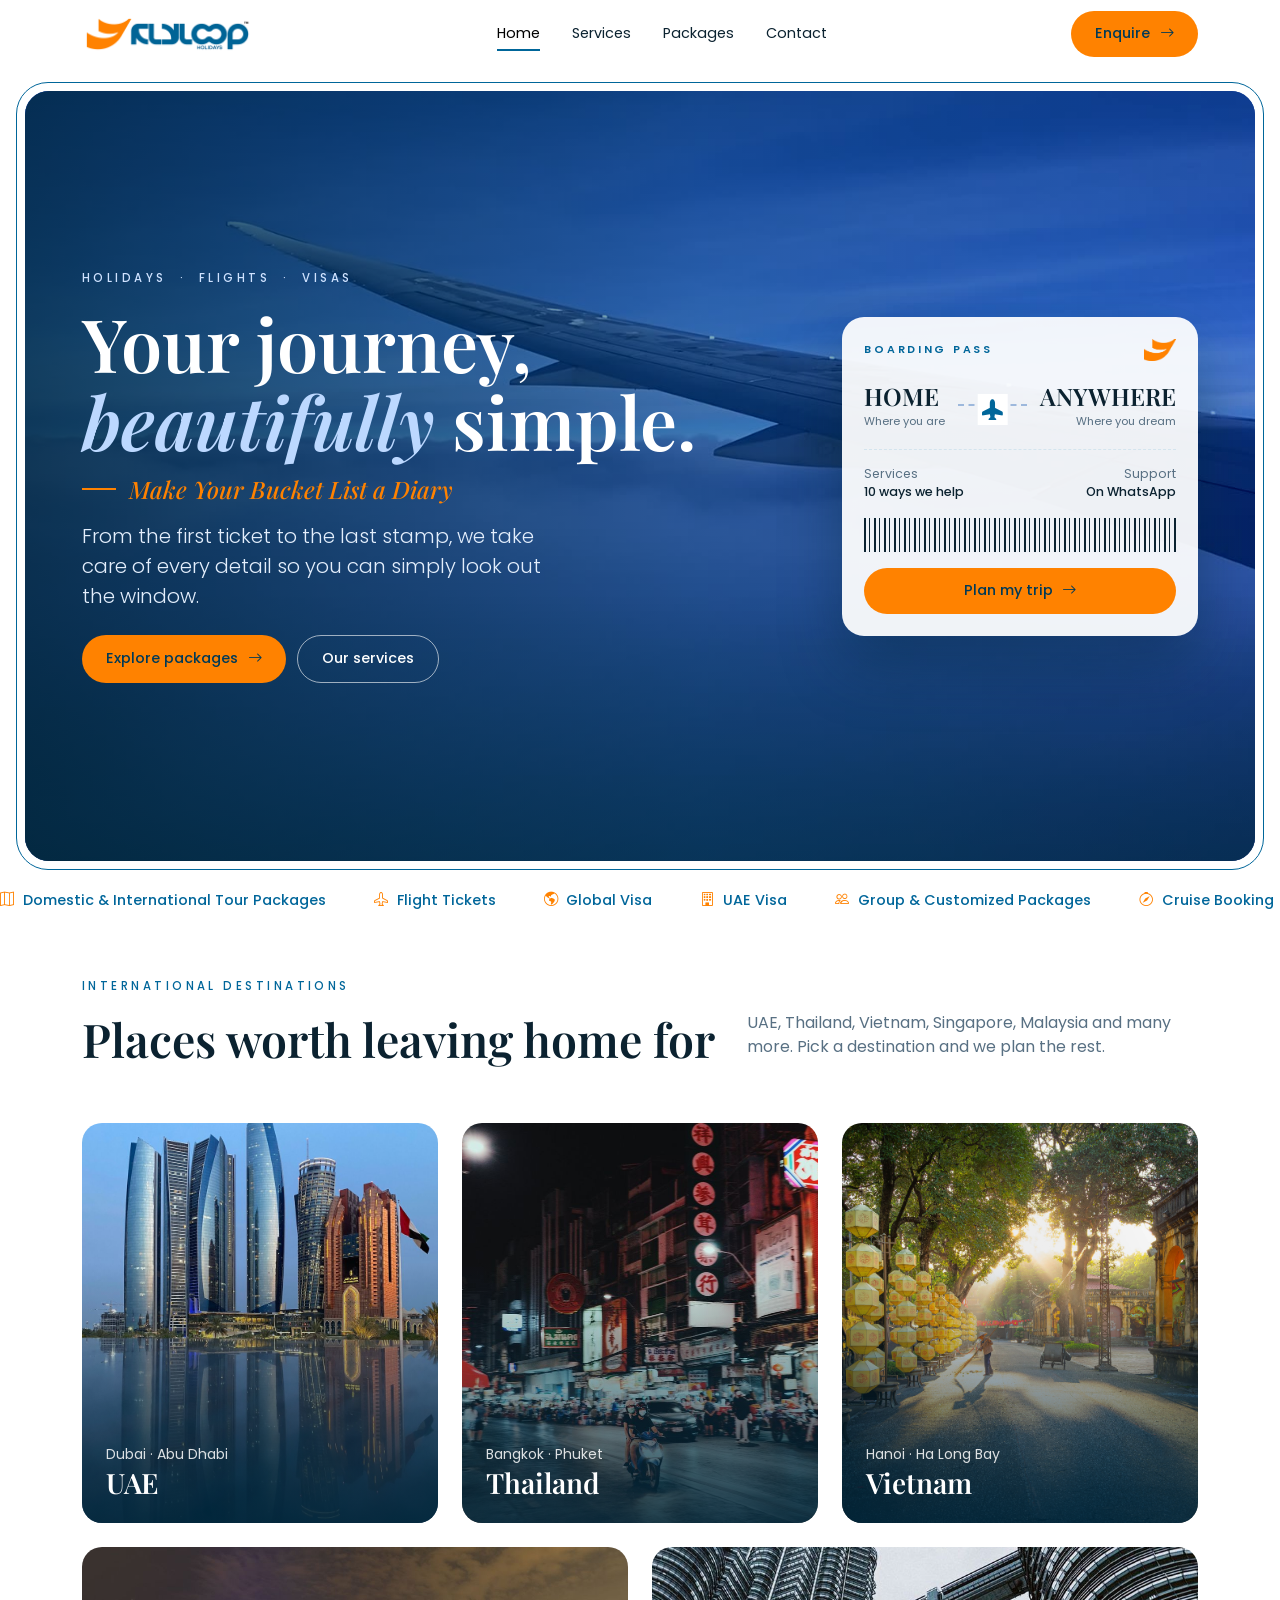
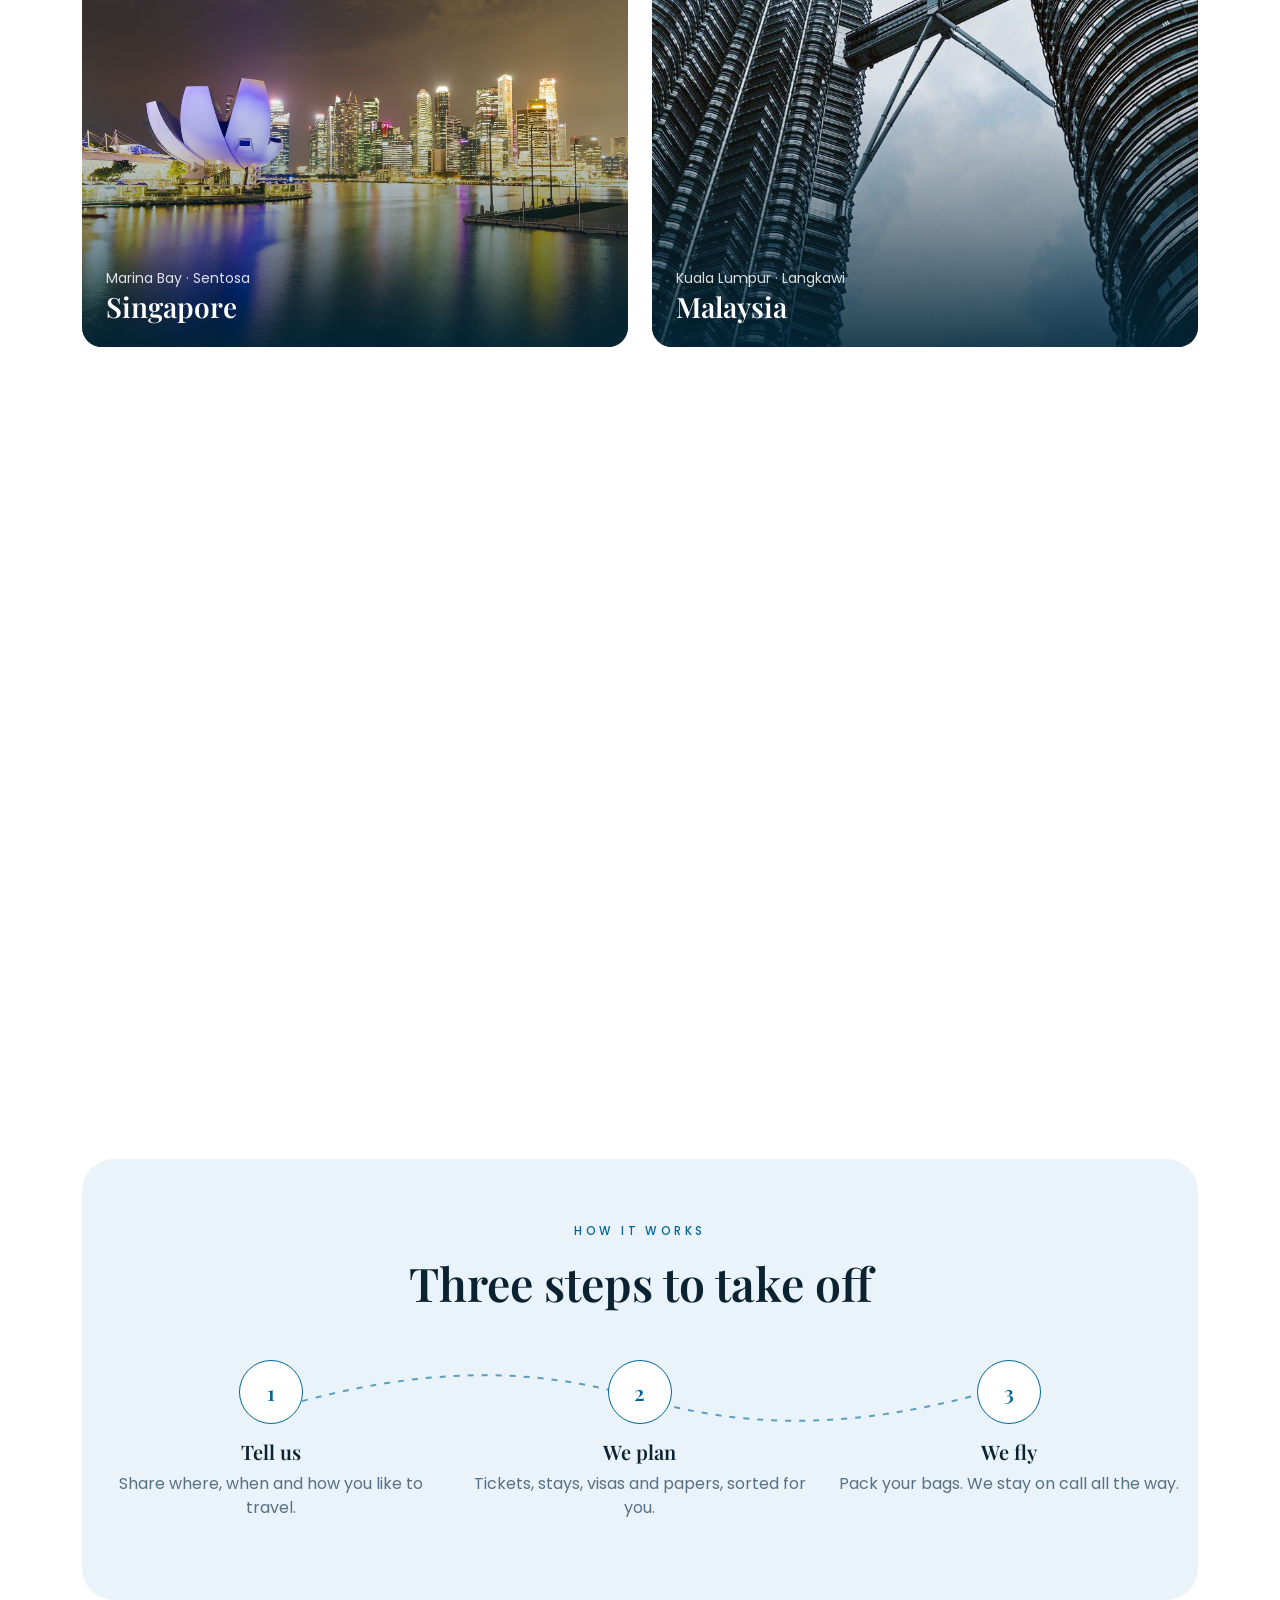
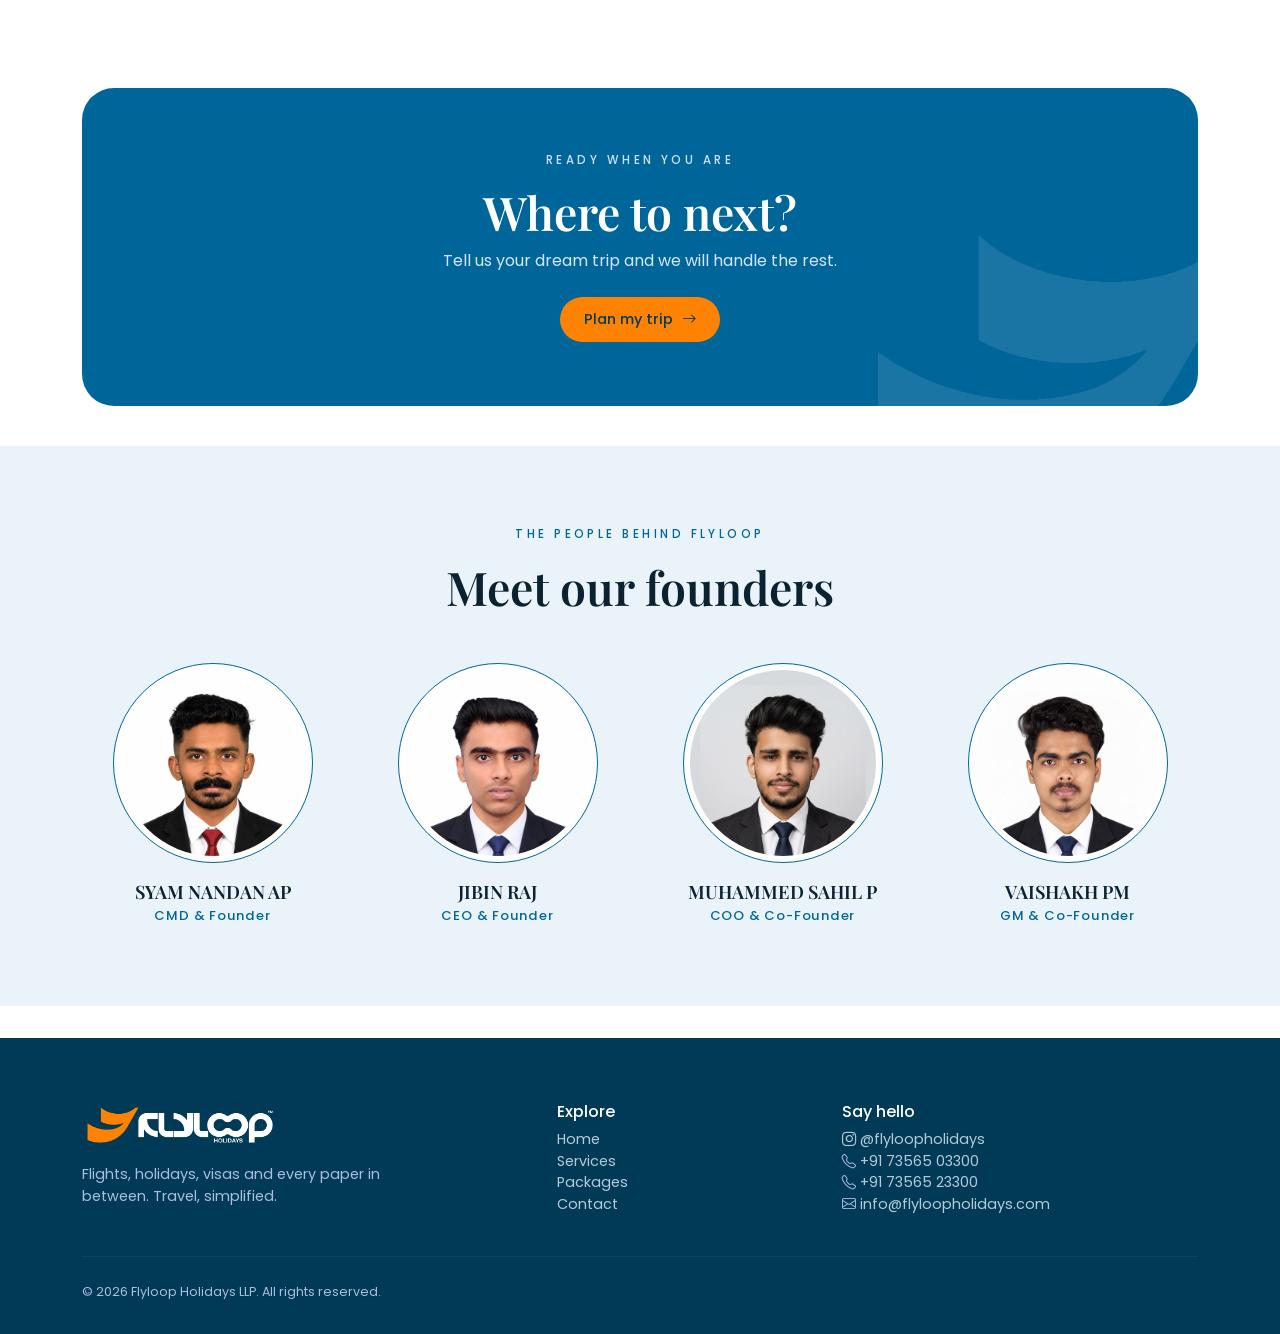
==== commit 58548688: "up" ====
--- a/index.html
+++ b/index.html
@@ -262,7 +262,7 @@
                             href="mailto:info@flyloopholidays.com">info@flyloopholidays.com</a></p>
                 </div>
             </div>
-            <hr style="border-color:#fff3" class="my-4"><small>© 2026 Flyloop Holidays. All rights reserved.</small>
+            <hr style="border-color:#fff3" class="my-4"><small>© 2026 Flyloop Holidays LLP. All rights reserved.</small>
         </div>
     </footer>
     <script src="https://cdn.jsdelivr.net/npm/bootstrap@5.3.3/dist/js/bootstrap.bundle.min.js"></script>
